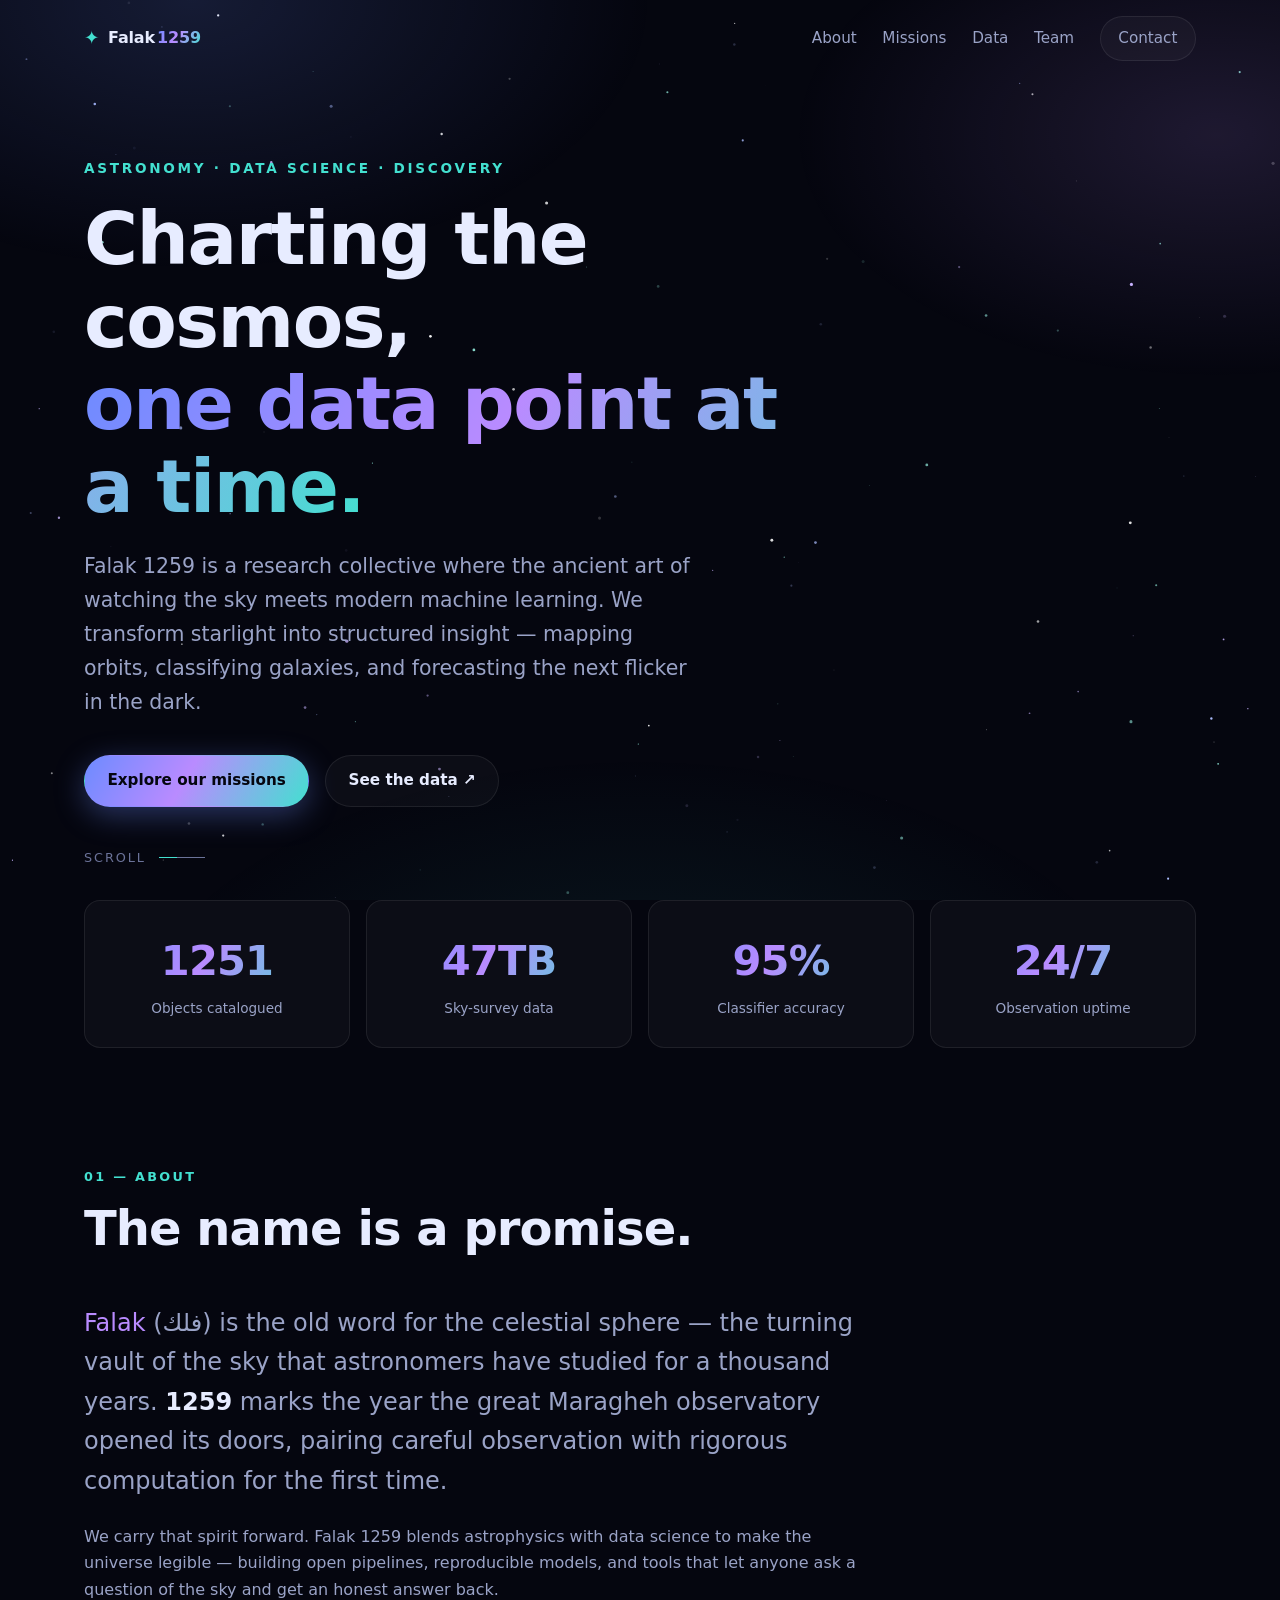
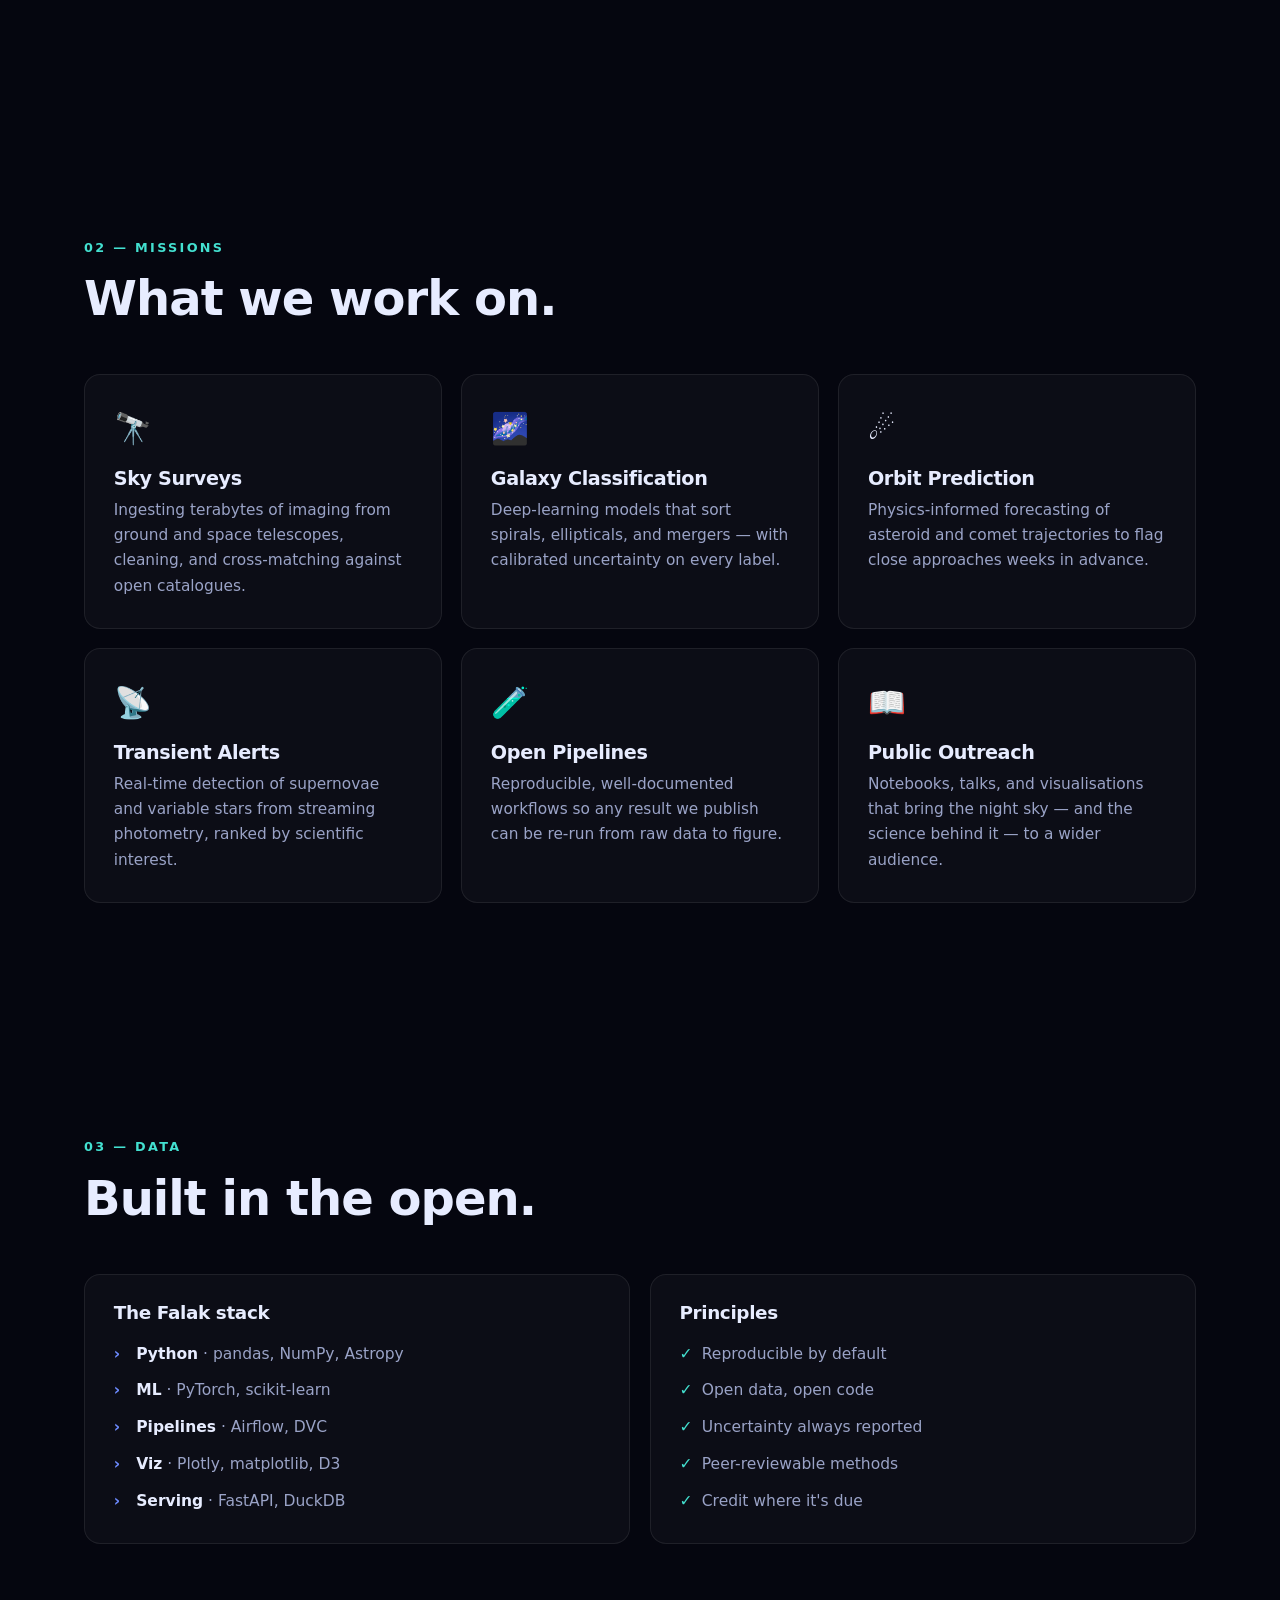
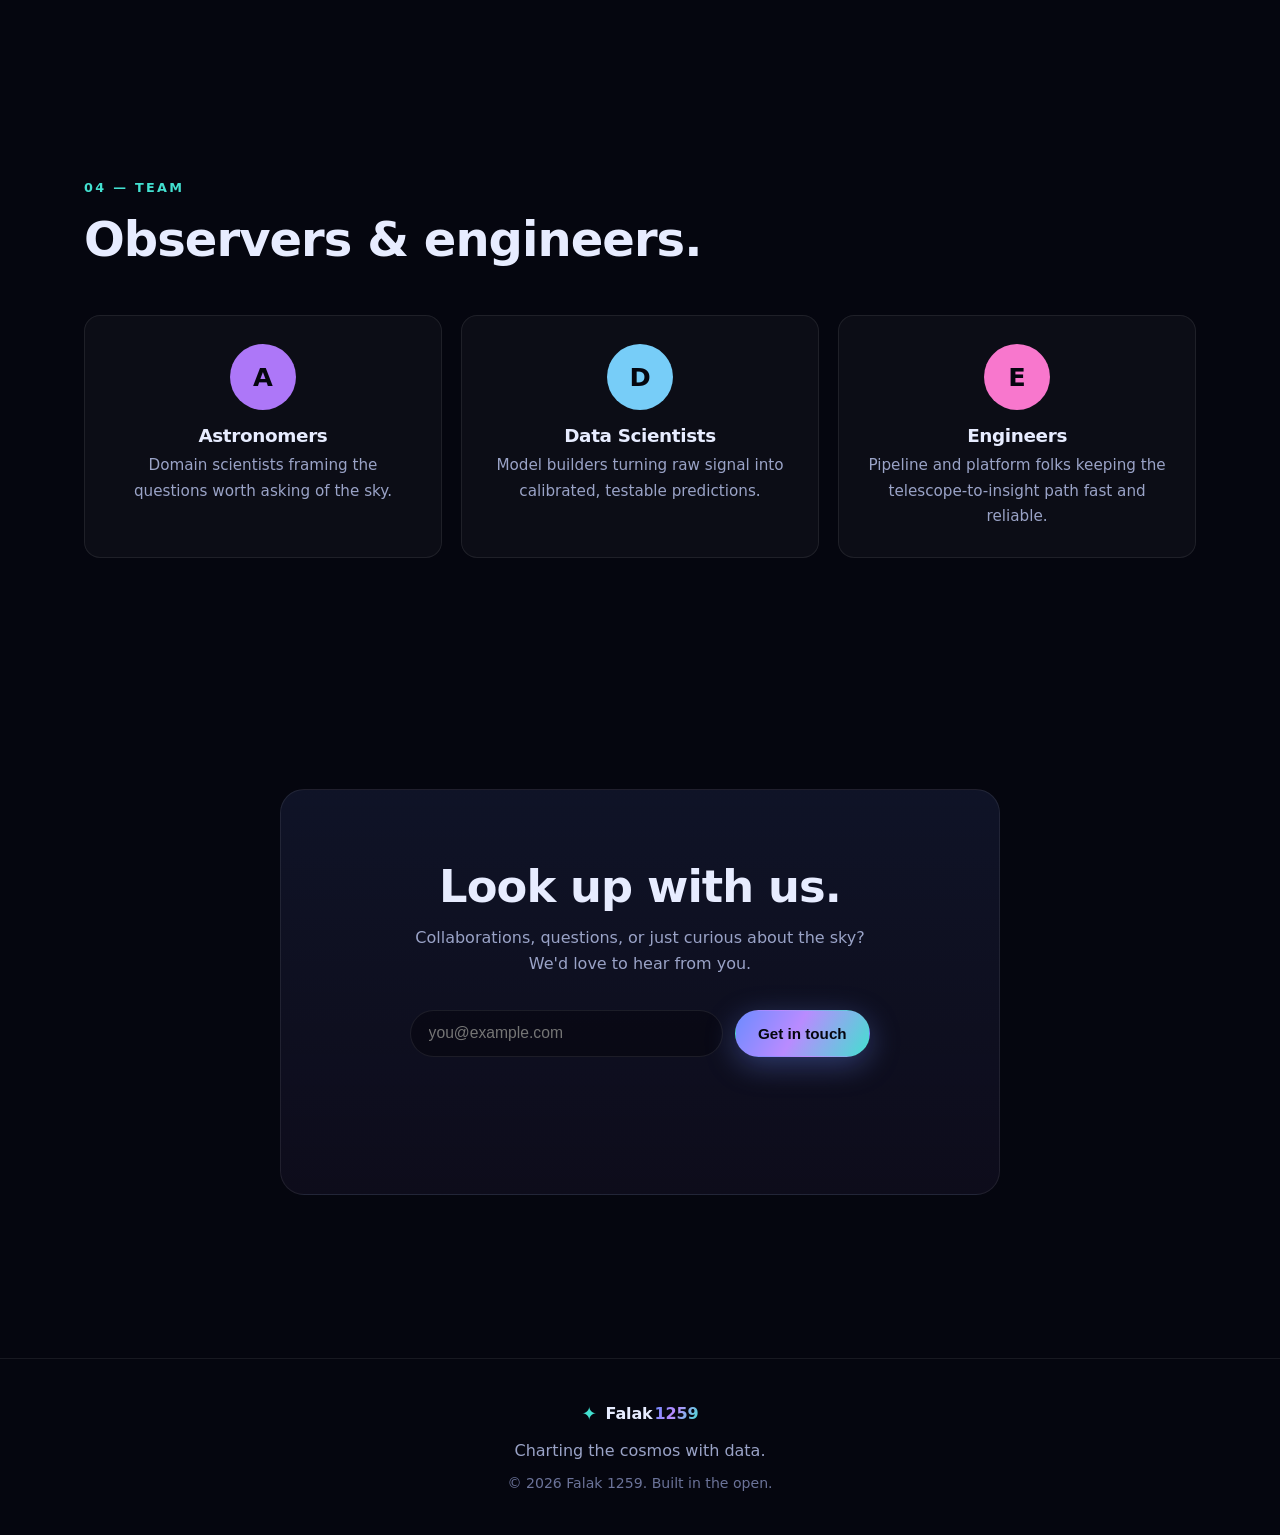
==== index.html @ 2ef70e31 "Add Falak 1259 website Build a responsive, dependency-free static landing site for Falak 1259, an as" ====
<!DOCTYPE html>
<html lang="en">
<head>
  <meta charset="UTF-8" />
  <meta name="viewport" content="width=device-width, initial-scale=1.0" />
  <meta name="description" content="Falak 1259 — charting the cosmos with data. An astronomy & data science initiative turning the night sky into insight." />
  <meta name="theme-color" content="#05060f" />
  <title>Falak 1259 — Charting the Cosmos with Data</title>
  <link rel="preconnect" href="https://fonts.googleapis.com" />
  <link rel="stylesheet" href="assets/css/styles.css" />
  <link rel="icon" href="data:image/svg+xml,%3Csvg xmlns='http://www.w3.org/2000/svg' viewBox='0 0 100 100'%3E%3Ctext y='.9em' font-size='90'%3E%E2%9C%A6%3C/text%3E%3C/svg%3E" />
</head>
<body>
  <canvas id="starfield" aria-hidden="true"></canvas>

  <!-- Navigation -->
  <header class="nav" id="nav">
    <div class="nav__inner">
      <a href="#top" class="brand">
        <span class="brand__mark">✦</span>
        <span class="brand__text">Falak<span class="brand__num">1259</span></span>
      </a>
      <nav class="nav__links" aria-label="Primary">
        <a href="#about">About</a>
        <a href="#missions">Missions</a>
        <a href="#data">Data</a>
        <a href="#team">Team</a>
        <a href="#contact" class="btn btn--ghost">Contact</a>
      </nav>
      <button class="nav__toggle" id="navToggle" aria-label="Toggle menu" aria-expanded="false">
        <span></span><span></span><span></span>
      </button>
    </div>
  </header>

  <main id="top">
    <!-- Hero -->
    <section class="hero">
      <div class="hero__content">
        <p class="eyebrow reveal">Astronomy · Data Science · Discovery</p>
        <h1 class="hero__title reveal">Charting the cosmos,<br /><span class="grad">one data point at a time.</span></h1>
        <p class="hero__lead reveal">Falak 1259 is a research collective where the ancient art of watching the sky
          meets modern machine learning. We transform starlight into structured insight — mapping orbits,
          classifying galaxies, and forecasting the next flicker in the dark.</p>
        <div class="hero__cta reveal">
          <a href="#missions" class="btn btn--primary">Explore our missions</a>
          <a href="#data" class="btn btn--ghost">See the data ↗</a>
        </div>
      </div>
      <div class="hero__scroll" aria-hidden="true">
        <span>Scroll</span>
        <div class="hero__line"></div>
      </div>
    </section>

    <!-- Stats -->
    <section class="stats" aria-label="Key metrics">
      <div class="stat">
        <span class="stat__num" data-count="1259" data-suffix="">0</span>
        <span class="stat__label">Objects catalogued</span>
      </div>
      <div class="stat">
        <span class="stat__num" data-count="47" data-suffix="TB">0</span>
        <span class="stat__label">Sky-survey data</span>
      </div>
      <div class="stat">
        <span class="stat__num" data-count="96" data-suffix="%">0</span>
        <span class="stat__label">Classifier accuracy</span>
      </div>
      <div class="stat">
        <span class="stat__num" data-count="24" data-suffix="/7">0</span>
        <span class="stat__label">Observation uptime</span>
      </div>
    </section>

    <!-- About -->
    <section id="about" class="section">
      <div class="section__head reveal">
        <span class="kicker">01 — About</span>
        <h2>The name is a promise.</h2>
      </div>
      <div class="about">
        <p class="about__lead reveal">
          <em>Falak</em> (فلك) is the old word for the celestial sphere — the turning vault of the sky
          that astronomers have studied for a thousand years. <strong>1259</strong> marks the year the
          great Maragheh observatory opened its doors, pairing careful observation with rigorous
          computation for the first time.
        </p>
        <p class="reveal">
          We carry that spirit forward. Falak 1259 blends astrophysics with data science to make the
          universe legible — building open pipelines, reproducible models, and tools that let anyone
          ask a question of the sky and get an honest answer back.
        </p>
      </div>
    </section>

    <!-- Missions / Features -->
    <section id="missions" class="section">
      <div class="section__head reveal">
        <span class="kicker">02 — Missions</span>
        <h2>What we work on.</h2>
      </div>
      <div class="cards">
        <article class="card reveal">
          <div class="card__icon">🔭</div>
          <h3>Sky Surveys</h3>
          <p>Ingesting terabytes of imaging from ground and space telescopes, cleaning, and cross-matching
            against open catalogues.</p>
        </article>
        <article class="card reveal">
          <div class="card__icon">🌌</div>
          <h3>Galaxy Classification</h3>
          <p>Deep-learning models that sort spirals, ellipticals, and mergers — with calibrated
            uncertainty on every label.</p>
        </article>
        <article class="card reveal">
          <div class="card__icon">☄️</div>
          <h3>Orbit Prediction</h3>
          <p>Physics-informed forecasting of asteroid and comet trajectories to flag close approaches
            weeks in advance.</p>
        </article>
        <article class="card reveal">
          <div class="card__icon">📡</div>
          <h3>Transient Alerts</h3>
          <p>Real-time detection of supernovae and variable stars from streaming photometry, ranked by
            scientific interest.</p>
        </article>
        <article class="card reveal">
          <div class="card__icon">🧪</div>
          <h3>Open Pipelines</h3>
          <p>Reproducible, well-documented workflows so any result we publish can be re-run from raw
            data to figure.</p>
        </article>
        <article class="card reveal">
          <div class="card__icon">📖</div>
          <h3>Public Outreach</h3>
          <p>Notebooks, talks, and visualisations that bring the night sky — and the science behind it —
            to a wider audience.</p>
        </article>
      </div>
    </section>

    <!-- Data -->
    <section id="data" class="section">
      <div class="section__head reveal">
        <span class="kicker">03 — Data</span>
        <h2>Built in the open.</h2>
      </div>
      <div class="data">
        <div class="data__panel reveal">
          <h3>The Falak stack</h3>
          <ul class="data__list">
            <li><span>Python</span> · pandas, NumPy, Astropy</li>
            <li><span>ML</span> · PyTorch, scikit-learn</li>
            <li><span>Pipelines</span> · Airflow, DVC</li>
            <li><span>Viz</span> · Plotly, matplotlib, D3</li>
            <li><span>Serving</span> · FastAPI, DuckDB</li>
          </ul>
        </div>
        <div class="data__panel reveal">
          <h3>Principles</h3>
          <ul class="data__list data__list--check">
            <li>Reproducible by default</li>
            <li>Open data, open code</li>
            <li>Uncertainty always reported</li>
            <li>Peer-reviewable methods</li>
            <li>Credit where it's due</li>
          </ul>
        </div>
      </div>
    </section>

    <!-- Team -->
    <section id="team" class="section">
      <div class="section__head reveal">
        <span class="kicker">04 — Team</span>
        <h2>Observers &amp; engineers.</h2>
      </div>
      <div class="cards cards--team">
        <article class="member reveal">
          <div class="member__avatar" style="--h:265">A</div>
          <h3>Astronomers</h3>
          <p>Domain scientists framing the questions worth asking of the sky.</p>
        </article>
        <article class="member reveal">
          <div class="member__avatar" style="--h:200">D</div>
          <h3>Data Scientists</h3>
          <p>Model builders turning raw signal into calibrated, testable predictions.</p>
        </article>
        <article class="member reveal">
          <div class="member__avatar" style="--h:320">E</div>
          <h3>Engineers</h3>
          <p>Pipeline and platform folks keeping the telescope-to-insight path fast and reliable.</p>
        </article>
      </div>
    </section>

    <!-- Contact / CTA -->
    <section id="contact" class="section cta">
      <div class="cta__box reveal">
        <h2>Look up with us.</h2>
        <p>Collaborations, questions, or just curious about the sky? We'd love to hear from you.</p>
        <form class="cta__form" id="contactForm" novalidate>
          <label class="sr-only" for="email">Email address</label>
          <input type="email" id="email" name="email" placeholder="you@example.com" required />
          <button type="submit" class="btn btn--primary">Get in touch</button>
        </form>
        <p class="cta__note" id="formNote" role="status"></p>
      </div>
    </section>
  </main>

  <footer class="footer">
    <div class="footer__inner">
      <span class="brand">
        <span class="brand__mark">✦</span>
        <span class="brand__text">Falak<span class="brand__num">1259</span></span>
      </span>
      <p class="footer__tag">Charting the cosmos with data.</p>
      <p class="footer__copy">© <span id="year"></span> Falak 1259. Built in the open.</p>
    </div>
  </footer>

  <script src="assets/js/main.js" defer></script>
</body>
</html>
---- assets/css/styles.css ----
/* ============================================================
   Falak 1259 — styles
   ============================================================ */

:root {
  --bg: #05060f;
  --bg-soft: #0b0e1f;
  --panel: rgba(255, 255, 255, 0.03);
  --panel-brd: rgba(255, 255, 255, 0.08);
  --ink: #e7ecff;
  --ink-dim: #9aa3c7;
  --ink-faint: #6b7399;
  --accent: #6d8bff;
  --accent-2: #b98bff;
  --accent-3: #43e0d0;
  --grad: linear-gradient(120deg, #6d8bff 0%, #b98bff 45%, #43e0d0 100%);
  --max: 1160px;
  --radius: 16px;
  --ease: cubic-bezier(0.22, 1, 0.36, 1);
}

* { box-sizing: border-box; margin: 0; padding: 0; }

html { scroll-behavior: smooth; scroll-padding-top: 84px; }

body {
  font-family: "Inter", system-ui, -apple-system, "Segoe UI", Roboto, sans-serif;
  background: var(--bg);
  color: var(--ink);
  line-height: 1.65;
  overflow-x: hidden;
  -webkit-font-smoothing: antialiased;
}

@media (prefers-reduced-motion: reduce) {
  html { scroll-behavior: auto; }
  *, *::before, *::after { animation-duration: 0.001ms !important; transition-duration: 0.001ms !important; }
}

/* Background canvas */
#starfield {
  position: fixed;
  inset: 0;
  z-index: -2;
  display: block;
}
body::after {
  content: "";
  position: fixed;
  inset: 0;
  z-index: -1;
  pointer-events: none;
  background:
    radial-gradient(60% 50% at 15% 0%, rgba(109, 139, 255, 0.16), transparent 60%),
    radial-gradient(55% 45% at 95% 15%, rgba(185, 139, 255, 0.14), transparent 60%),
    radial-gradient(70% 60% at 50% 120%, rgba(67, 224, 208, 0.10), transparent 60%);
}

/* Layout helpers */
.section {
  max-width: var(--max);
  margin: 0 auto;
  padding: clamp(4rem, 9vw, 8rem) 1.5rem;
}
.section__head { margin-bottom: 3rem; max-width: 720px; }
.kicker {
  display: inline-block;
  font-size: 0.8rem;
  letter-spacing: 0.18em;
  text-transform: uppercase;
  color: var(--accent-3);
  margin-bottom: 0.9rem;
  font-weight: 600;
}
h1, h2, h3 { line-height: 1.12; font-weight: 700; letter-spacing: -0.02em; }
.section__head h2 { font-size: clamp(1.9rem, 4.5vw, 3rem); }
.grad {
  background: var(--grad);
  -webkit-background-clip: text;
  background-clip: text;
  color: transparent;
}
.sr-only {
  position: absolute; width: 1px; height: 1px; padding: 0; margin: -1px;
  overflow: hidden; clip: rect(0 0 0 0); white-space: nowrap; border: 0;
}

/* Buttons */
.btn {
  display: inline-flex;
  align-items: center;
  gap: 0.5rem;
  padding: 0.8rem 1.4rem;
  border-radius: 999px;
  font-weight: 600;
  font-size: 0.95rem;
  text-decoration: none;
  border: 1px solid transparent;
  cursor: pointer;
  transition: transform 0.25s var(--ease), box-shadow 0.25s var(--ease), background 0.25s;
}
.btn--primary {
  background: var(--grad);
  color: #05060f;
  box-shadow: 0 8px 30px rgba(109, 139, 255, 0.35);
}
.btn--primary:hover { transform: translateY(-2px); box-shadow: 0 12px 40px rgba(185, 139, 255, 0.45); }
.btn--ghost {
  background: var(--panel);
  color: var(--ink);
  border-color: var(--panel-brd);
}
.btn--ghost:hover { transform: translateY(-2px); border-color: var(--accent); color: #fff; }

/* Navigation */
.nav {
  position: fixed;
  top: 0; left: 0; right: 0;
  z-index: 50;
  transition: background 0.3s, backdrop-filter 0.3s, border-color 0.3s;
  border-bottom: 1px solid transparent;
}
.nav.is-scrolled {
  background: rgba(5, 6, 15, 0.72);
  backdrop-filter: blur(14px);
  border-bottom-color: var(--panel-brd);
}
.nav__inner {
  max-width: var(--max);
  margin: 0 auto;
  padding: 1rem 1.5rem;
  display: flex;
  align-items: center;
  justify-content: space-between;
}
.brand {
  display: inline-flex;
  align-items: center;
  gap: 0.55rem;
  text-decoration: none;
  color: var(--ink);
  font-weight: 700;
  letter-spacing: -0.01em;
}
.brand__mark { color: var(--accent-3); font-size: 1.15rem; }
.brand__num {
  background: var(--grad);
  -webkit-background-clip: text;
  background-clip: text;
  color: transparent;
  margin-left: 2px;
}
.nav__links { display: flex; align-items: center; gap: 1.6rem; }
.nav__links a {
  color: var(--ink-dim);
  text-decoration: none;
  font-size: 0.95rem;
  font-weight: 500;
  transition: color 0.2s;
}
.nav__links a:hover { color: var(--ink); }
.nav__links .btn--ghost { padding: 0.55rem 1.1rem; }
.nav__toggle {
  display: none;
  flex-direction: column;
  gap: 5px;
  background: none;
  border: 0;
  cursor: pointer;
  padding: 6px;
}
.nav__toggle span {
  width: 24px; height: 2px; background: var(--ink); border-radius: 2px;
  transition: transform 0.3s, opacity 0.3s;
}
.nav.is-open .nav__toggle span:nth-child(1) { transform: translateY(7px) rotate(45deg); }
.nav.is-open .nav__toggle span:nth-child(2) { opacity: 0; }
.nav.is-open .nav__toggle span:nth-child(3) { transform: translateY(-7px) rotate(-45deg); }

/* Hero */
.hero {
  min-height: 100svh;
  max-width: var(--max);
  margin: 0 auto;
  padding: 7rem 1.5rem 3rem;
  display: flex;
  flex-direction: column;
  justify-content: center;
  position: relative;
}
.hero__content { max-width: 760px; }
.eyebrow {
  font-size: 0.85rem;
  letter-spacing: 0.2em;
  text-transform: uppercase;
  color: var(--accent-3);
  font-weight: 600;
  margin-bottom: 1.2rem;
}
.hero__title {
  font-size: clamp(2.4rem, 7vw, 4.6rem);
  margin-bottom: 1.4rem;
}
.hero__lead {
  font-size: clamp(1.05rem, 2vw, 1.28rem);
  color: var(--ink-dim);
  max-width: 620px;
  margin-bottom: 2.2rem;
}
.hero__cta { display: flex; gap: 1rem; flex-wrap: wrap; }
.hero__scroll {
  position: absolute;
  bottom: 2rem;
  left: 1.5rem;
  display: flex;
  align-items: center;
  gap: 0.8rem;
  color: var(--ink-faint);
  font-size: 0.8rem;
  letter-spacing: 0.15em;
  text-transform: uppercase;
}
.hero__line {
  width: 46px; height: 1px; background: var(--ink-faint); position: relative; overflow: hidden;
}
.hero__line::after {
  content: ""; position: absolute; inset: 0; width: 40%; background: var(--accent-3);
  animation: slide 2.2s var(--ease) infinite;
}
@keyframes slide { from { transform: translateX(-100%); } to { transform: translateX(250%); } }

/* Stats */
.stats {
  max-width: var(--max);
  margin: 0 auto;
  padding: 0 1.5rem;
  display: grid;
  grid-template-columns: repeat(4, 1fr);
  gap: 1rem;
}
.stat {
  background: var(--panel);
  border: 1px solid var(--panel-brd);
  border-radius: var(--radius);
  padding: 1.6rem 1.4rem;
  text-align: center;
}
.stat__num {
  display: block;
  font-size: clamp(1.8rem, 4vw, 2.6rem);
  font-weight: 700;
  letter-spacing: -0.02em;
  background: var(--grad);
  -webkit-background-clip: text;
  background-clip: text;
  color: transparent;
}
.stat__label { font-size: 0.85rem; color: var(--ink-dim); }

/* About */
.about { max-width: 780px; }
.about__lead { font-size: clamp(1.15rem, 2.4vw, 1.5rem); color: var(--ink); margin-bottom: 1.4rem; }
.about p { color: var(--ink-dim); }
.about strong { color: var(--ink); }
.about em { color: var(--accent-2); font-style: normal; }

/* Cards */
.cards {
  display: grid;
  grid-template-columns: repeat(auto-fit, minmax(280px, 1fr));
  gap: 1.2rem;
}
.card {
  background: var(--panel);
  border: 1px solid var(--panel-brd);
  border-radius: var(--radius);
  padding: 1.8rem;
  transition: transform 0.3s var(--ease), border-color 0.3s, background 0.3s;
  position: relative;
  overflow: hidden;
}
.card::before {
  content: "";
  position: absolute;
  inset: 0;
  background: radial-gradient(120% 90% at 0% 0%, rgba(109, 139, 255, 0.12), transparent 55%);
  opacity: 0;
  transition: opacity 0.3s;
}
.card:hover { transform: translateY(-6px); border-color: rgba(109, 139, 255, 0.4); }
.card:hover::before { opacity: 1; }
.card__icon { font-size: 1.9rem; margin-bottom: 0.9rem; }
.card h3 { font-size: 1.2rem; margin-bottom: 0.5rem; }
.card p { color: var(--ink-dim); font-size: 0.96rem; }

/* Data */
.data {
  display: grid;
  grid-template-columns: 1fr 1fr;
  gap: 1.2rem;
}
.data__panel {
  background: var(--panel);
  border: 1px solid var(--panel-brd);
  border-radius: var(--radius);
  padding: 1.8rem;
}
.data__panel h3 { font-size: 1.15rem; margin-bottom: 1.1rem; }
.data__list { list-style: none; display: flex; flex-direction: column; gap: 0.7rem; }
.data__list li { color: var(--ink-dim); font-size: 0.97rem; padding-left: 1.4rem; position: relative; }
.data__list li span { color: var(--ink); font-weight: 600; }
.data__list li::before { content: "›"; position: absolute; left: 0; color: var(--accent); font-weight: 700; }
.data__list--check li::before { content: "✓"; color: var(--accent-3); }

/* Team */
.cards--team { grid-template-columns: repeat(auto-fit, minmax(240px, 1fr)); }
.member {
  background: var(--panel);
  border: 1px solid var(--panel-brd);
  border-radius: var(--radius);
  padding: 1.8rem;
  text-align: center;
  transition: transform 0.3s var(--ease), border-color 0.3s;
}
.member:hover { transform: translateY(-6px); border-color: rgba(185, 139, 255, 0.4); }
.member__avatar {
  width: 66px; height: 66px; margin: 0 auto 1rem;
  border-radius: 50%;
  display: grid; place-items: center;
  font-size: 1.6rem; font-weight: 700; color: #05060f;
  background: hsl(var(--h, 250) 90% 72%);
}
.member h3 { font-size: 1.15rem; margin-bottom: 0.4rem; }
.member p { color: var(--ink-dim); font-size: 0.95rem; }

/* CTA */
.cta { text-align: center; }
.cta__box {
  background: linear-gradient(180deg, rgba(109, 139, 255, 0.10), rgba(185, 139, 255, 0.05));
  border: 1px solid var(--panel-brd);
  border-radius: 24px;
  padding: clamp(2.5rem, 6vw, 4.5rem) 1.5rem;
  max-width: 720px;
  margin: 0 auto;
}
.cta__box h2 { font-size: clamp(1.8rem, 4.5vw, 2.8rem); margin-bottom: 0.8rem; }
.cta__box > p { color: var(--ink-dim); margin-bottom: 2rem; max-width: 460px; margin-inline: auto; }
.cta__form {
  display: flex;
  gap: 0.7rem;
  max-width: 460px;
  margin: 0 auto;
  flex-wrap: wrap;
  justify-content: center;
}
.cta__form input {
  flex: 1 1 240px;
  padding: 0.85rem 1.1rem;
  border-radius: 999px;
  border: 1px solid var(--panel-brd);
  background: rgba(0, 0, 0, 0.3);
  color: var(--ink);
  font-size: 0.98rem;
}
.cta__form input:focus { outline: none; border-color: var(--accent); }
.cta__note { margin-top: 1rem; font-size: 0.9rem; color: var(--accent-3); min-height: 1.2em; }

/* Footer */
.footer {
  border-top: 1px solid var(--panel-brd);
  margin-top: 3rem;
}
.footer__inner {
  max-width: var(--max);
  margin: 0 auto;
  padding: 2.5rem 1.5rem;
  display: flex;
  flex-direction: column;
  align-items: center;
  gap: 0.5rem;
  text-align: center;
}
.footer__tag { color: var(--ink-dim); }
.footer__copy { color: var(--ink-faint); font-size: 0.88rem; }

/* Reveal animation */
.reveal {
  opacity: 0;
  transform: translateY(24px);
  transition: opacity 0.7s var(--ease), transform 0.7s var(--ease);
}
.reveal.is-visible { opacity: 1; transform: none; }

/* Responsive */
@media (max-width: 860px) {
  .stats { grid-template-columns: repeat(2, 1fr); }
  .data { grid-template-columns: 1fr; }
}
@media (max-width: 720px) {
  .nav__links {
    position: fixed;
    inset: 64px 0 auto 0;
    flex-direction: column;
    background: rgba(5, 6, 15, 0.96);
    backdrop-filter: blur(14px);
    padding: 1.5rem;
    gap: 1.2rem;
    border-bottom: 1px solid var(--panel-brd);
    transform: translateY(-120%);
    transition: transform 0.35s var(--ease);
  }
  .nav.is-open .nav__links { transform: translateY(0); }
  .nav__toggle { display: flex; }
}
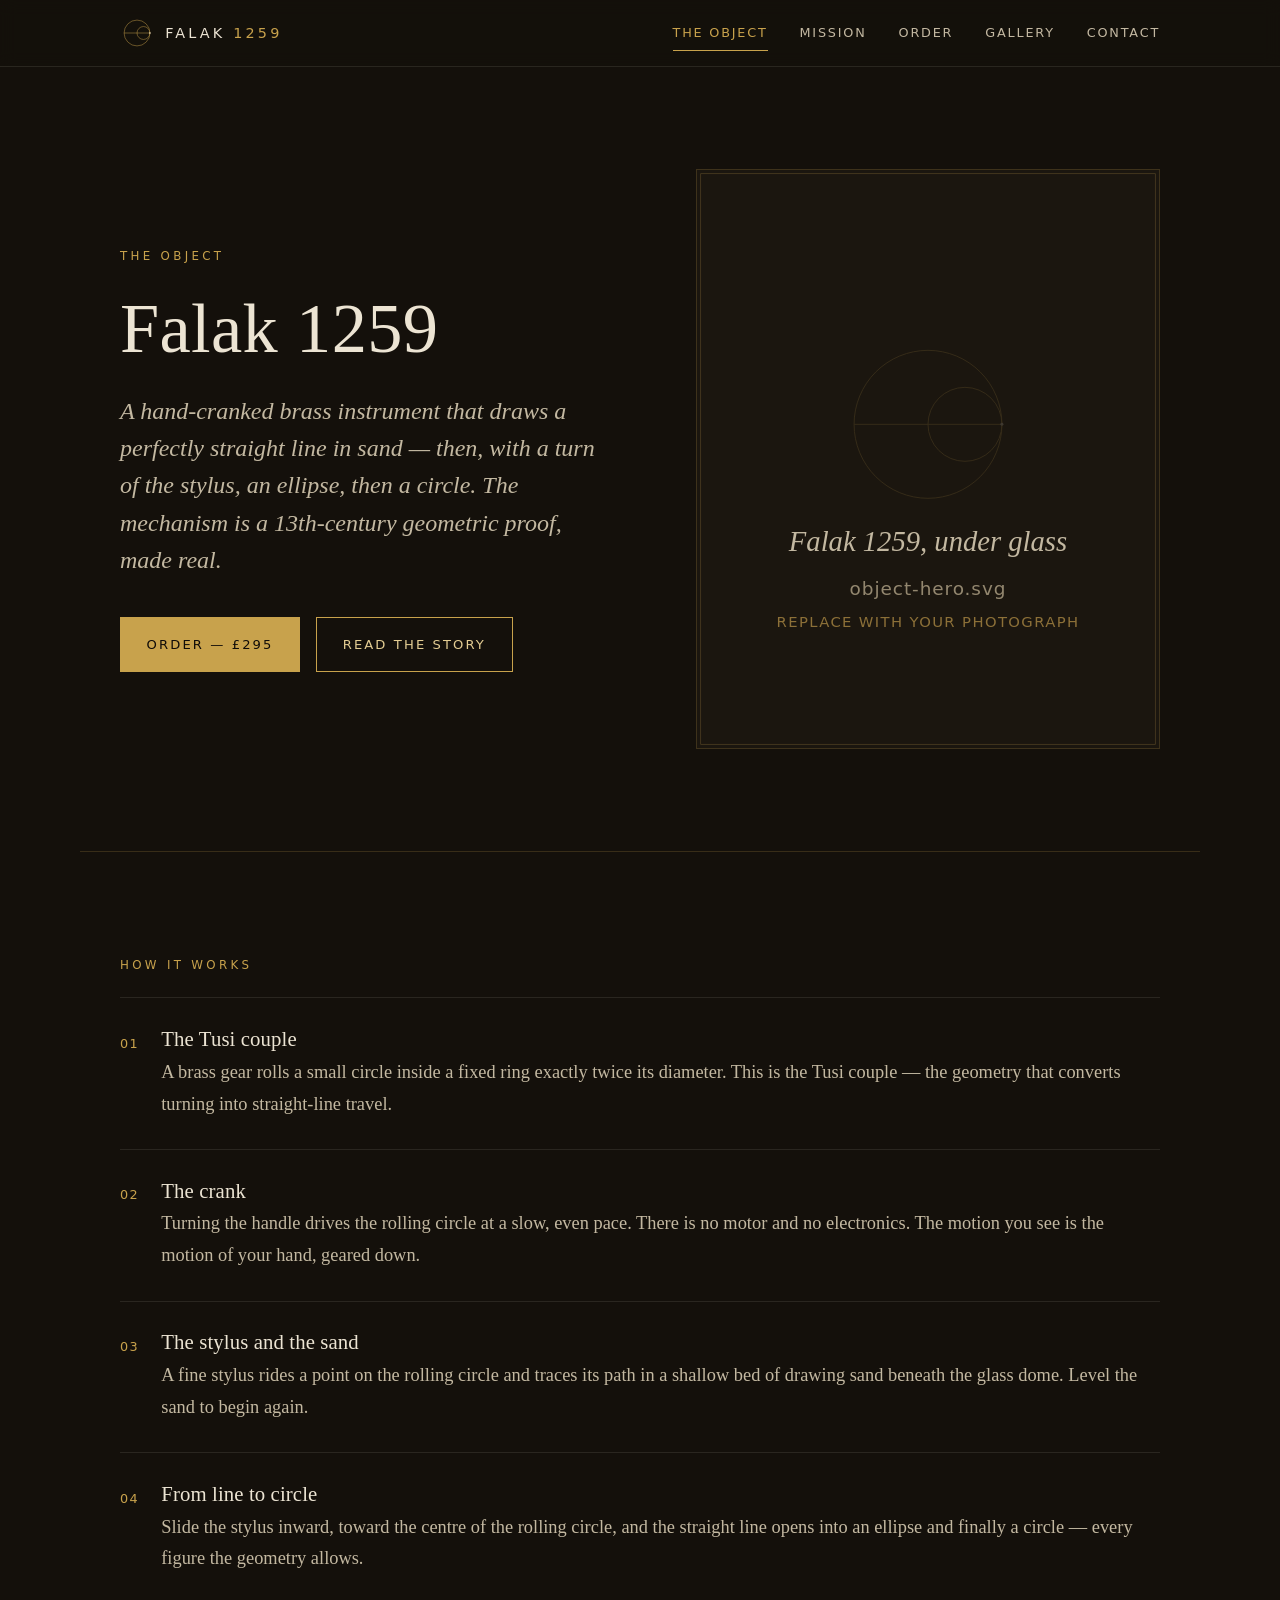
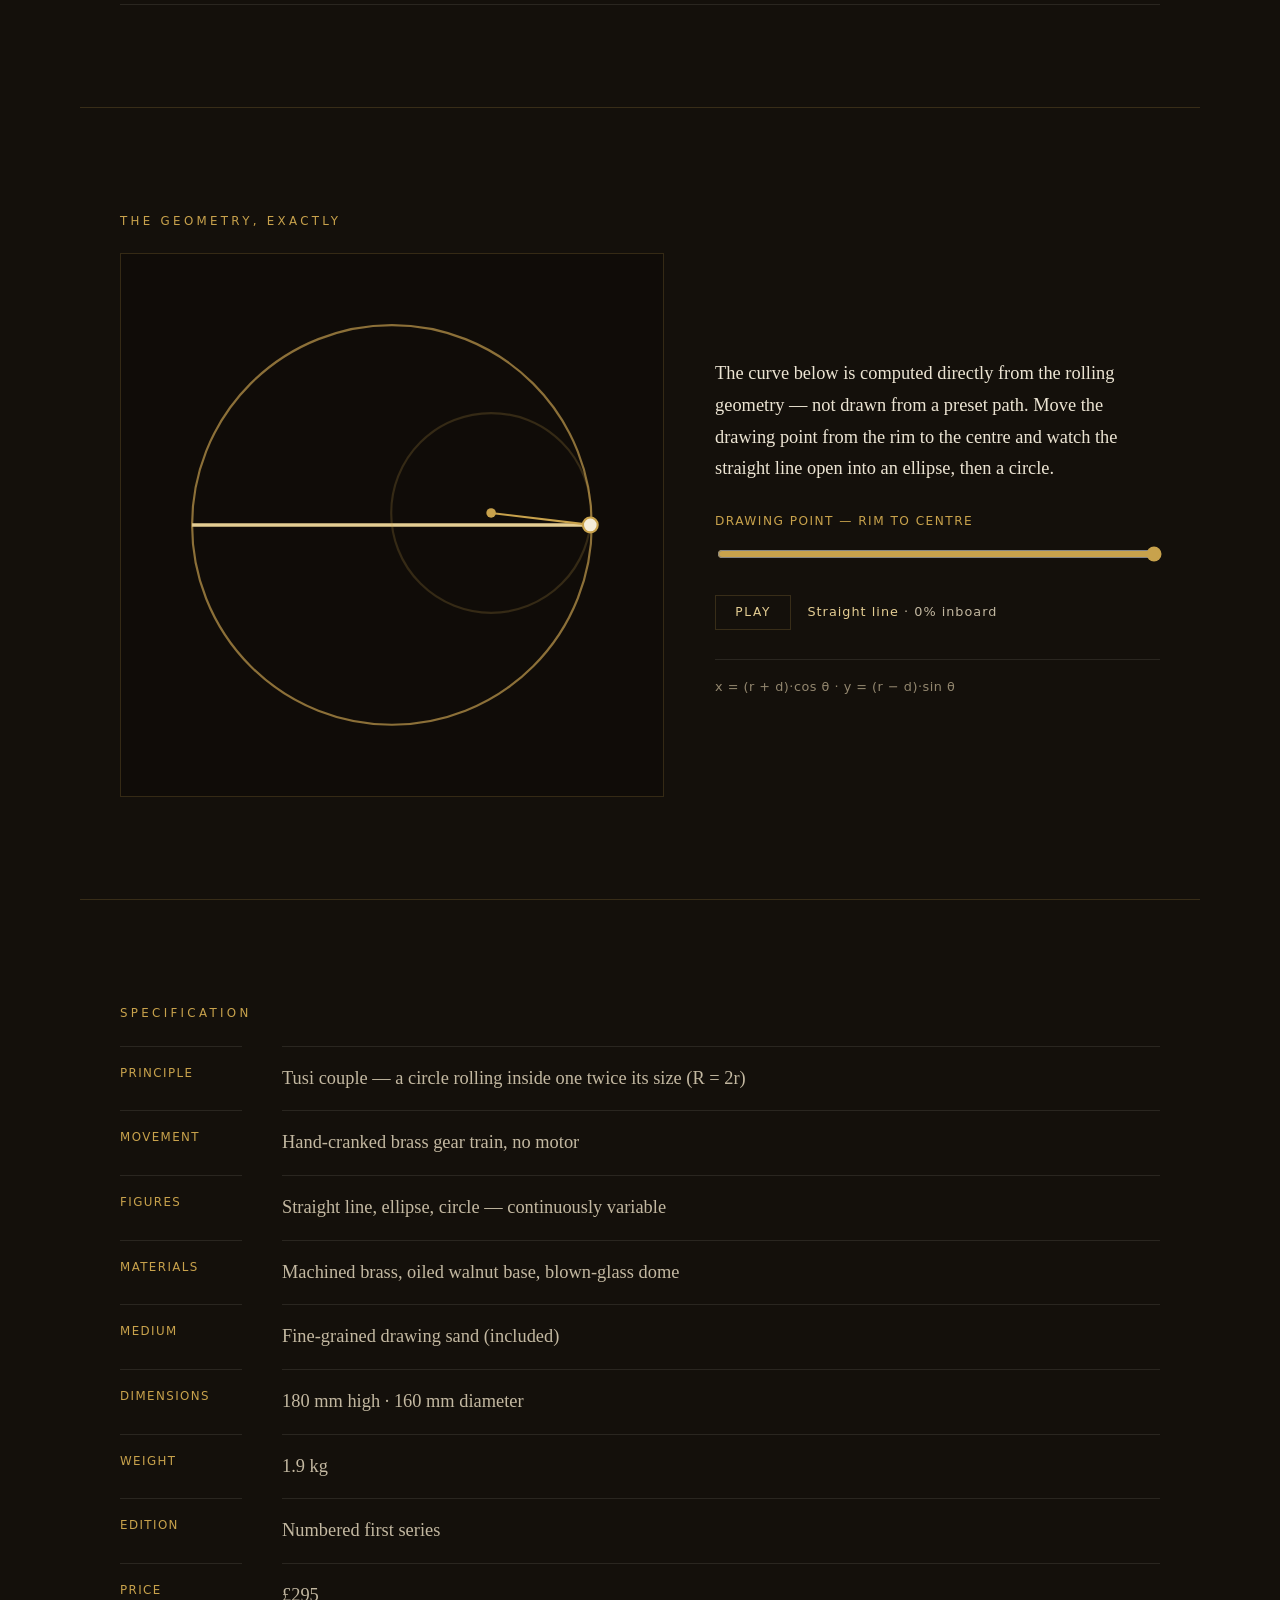
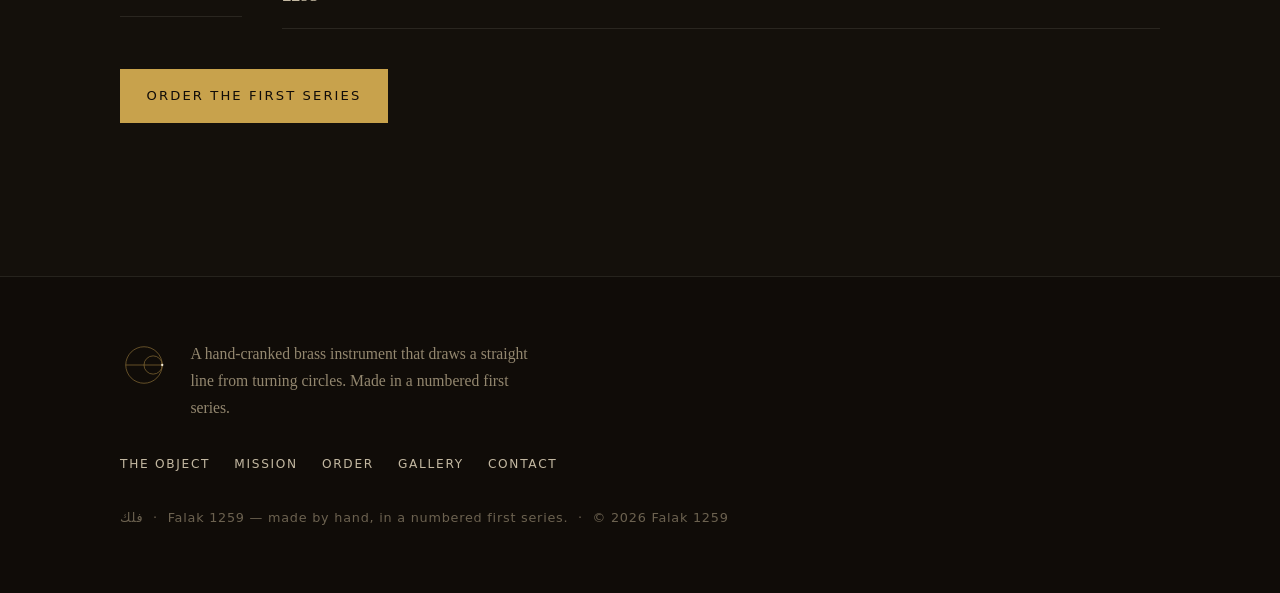
==== commit 80598693: "Build Falak 1259 marketing site Replace the earlier single-page site with a five-page marketing webs" ====
--- a/index.html
+++ b/index.html
@@ -3,224 +3,95 @@
 <head>
   <meta charset="UTF-8" />
   <meta name="viewport" content="width=device-width, initial-scale=1.0" />
-  <meta name="description" content="Falak 1259 — charting the cosmos with data. An astronomy & data science initiative turning the night sky into insight." />
-  <meta name="theme-color" content="#05060f" />
-  <title>Falak 1259 — Charting the Cosmos with Data</title>
-  <link rel="preconnect" href="https://fonts.googleapis.com" />
+  <meta name="description" content="Falak 1259 — a hand-cranked brass instrument that draws a perfectly straight line in sand using the Tusi couple, a 13th-century geometric proof." />
+  <meta name="theme-color" content="#14100b" />
+  <title>The Object · Falak 1259</title>
   <link rel="stylesheet" href="assets/css/styles.css" />
-  <link rel="icon" href="data:image/svg+xml,%3Csvg xmlns='http://www.w3.org/2000/svg' viewBox='0 0 100 100'%3E%3Ctext y='.9em' font-size='90'%3E%E2%9C%A6%3C/text%3E%3C/svg%3E" />
+  <link rel="icon" href="data:image/svg+xml,%3Csvg xmlns='http://www.w3.org/2000/svg' viewBox='0 0 100 100'%3E%3Cg fill='none' stroke='%23c8a24c' stroke-width='5'%3E%3Ccircle cx='50' cy='50' r='38'/%3E%3Ccircle cx='69' cy='50' r='19'/%3E%3Cline x1='12' y1='50' x2='88' y2='50'/%3E%3C/g%3E%3C/svg%3E" />
 </head>
 <body>
-  <canvas id="starfield" aria-hidden="true"></canvas>
+  <a class="skip-link" href="#main">Skip to content</a>
+  <header class="site-header" data-site-header></header>
 
-  <!-- Navigation -->
-  <header class="nav" id="nav">
-    <div class="nav__inner">
-      <a href="#top" class="brand">
-        <span class="brand__mark">✦</span>
-        <span class="brand__text">Falak<span class="brand__num">1259</span></span>
-      </a>
-      <nav class="nav__links" aria-label="Primary">
-        <a href="#about">About</a>
-        <a href="#missions">Missions</a>
-        <a href="#data">Data</a>
-        <a href="#team">Team</a>
-        <a href="#contact" class="btn btn--ghost">Contact</a>
-      </nav>
-      <button class="nav__toggle" id="navToggle" aria-label="Toggle menu" aria-expanded="false">
-        <span></span><span></span><span></span>
-      </button>
-    </div>
-  </header>
+  <main id="main">
 
-  <main id="top">
     <!-- Hero -->
-    <section class="hero">
-      <div class="hero__content">
-        <p class="eyebrow reveal">Astronomy · Data Science · Discovery</p>
-        <h1 class="hero__title reveal">Charting the cosmos,<br /><span class="grad">one data point at a time.</span></h1>
-        <p class="hero__lead reveal">Falak 1259 is a research collective where the ancient art of watching the sky
-          meets modern machine learning. We transform starlight into structured insight — mapping orbits,
-          classifying galaxies, and forecasting the next flicker in the dark.</p>
-        <div class="hero__cta reveal">
-          <a href="#missions" class="btn btn--primary">Explore our missions</a>
-          <a href="#data" class="btn btn--ghost">See the data ↗</a>
+    <section class="section hero">
+      <div class="wrap object-hero">
+        <div class="object-hero__text">
+          <p class="eyebrow" data-content="object.eyebrow">The Object</p>
+          <h1 data-content="object.title">Falak 1259</h1>
+          <p class="lede" data-content="object.lede"></p>
+          <div class="hero__cta">
+            <a class="btn btn--solid" href="order.html" data-content="object.ctaOrder">Order — £295</a>
+            <a class="btn" href="mission.html" data-content="object.ctaMission">Read the story</a>
+          </div>
         </div>
-      </div>
-      <div class="hero__scroll" aria-hidden="true">
-        <span>Scroll</span>
-        <div class="hero__line"></div>
+        <div class="object-hero__media">
+          <img id="heroImg" src="assets/img/object-hero.svg"
+               alt="Falak 1259 — a brass drawing instrument beneath a glass dome on a walnut base." />
+        </div>
       </div>
     </section>
 
-    <!-- Stats -->
-    <section class="stats" aria-label="Key metrics">
-      <div class="stat">
-        <span class="stat__num" data-count="1259" data-suffix="">0</span>
-        <span class="stat__label">Objects catalogued</span>
-      </div>
-      <div class="stat">
-        <span class="stat__num" data-count="47" data-suffix="TB">0</span>
-        <span class="stat__label">Sky-survey data</span>
-      </div>
-      <div class="stat">
-        <span class="stat__num" data-count="96" data-suffix="%">0</span>
-        <span class="stat__label">Classifier accuracy</span>
-      </div>
-      <div class="stat">
-        <span class="stat__num" data-count="24" data-suffix="/7">0</span>
-        <span class="stat__label">Observation uptime</span>
+    <hr class="rule wrap" />
+
+    <!-- How it works -->
+    <section class="section">
+      <div class="wrap">
+        <p class="eyebrow" data-content="object.howHeading">How it works</p>
+        <ol class="steps" data-build="how-it-works"></ol>
       </div>
     </section>
 
-    <!-- About -->
-    <section id="about" class="section">
-      <div class="section__head reveal">
-        <span class="kicker">01 — About</span>
-        <h2>The name is a promise.</h2>
+    <hr class="rule wrap" />
+
+    <!-- The animation -->
+    <section class="section" id="tusi">
+      <div class="wrap">
+        <p class="eyebrow" data-content="object.animation.heading">The geometry, exactly</p>
+        <div class="tusi">
+          <div class="tusi__stage" data-tusi-stage aria-hidden="false"></div>
+          <div class="tusi__panel">
+            <p data-content="object.animation.caption"></p>
+            <div class="tusi__controls">
+              <div>
+                <label class="tusi__slider-label" for="tusiSlider" data-content="object.animation.sliderLabel">Drawing point — rim to centre</label>
+                <input class="tusi-range" id="tusiSlider" type="range" min="0" max="1000" value="1000"
+                       data-tusi-slider aria-describedby="tusiReadout" />
+              </div>
+              <div class="tusi__row">
+                <button class="tusi__play" type="button" data-tusi-play aria-pressed="true">Pause</button>
+                <p class="tusi__readout" id="tusiReadout">
+                  <b data-tusi-figure>Straight line</b> · <span data-tusi-value>0% inboard</span>
+                </p>
+              </div>
+              <p class="tusi__equation" data-content="object.animation.equation"></p>
+            </div>
+          </div>
+        </div>
       </div>
-      <div class="about">
-        <p class="about__lead reveal">
-          <em>Falak</em> (فلك) is the old word for the celestial sphere — the turning vault of the sky
-          that astronomers have studied for a thousand years. <strong>1259</strong> marks the year the
-          great Maragheh observatory opened its doors, pairing careful observation with rigorous
-          computation for the first time.
-        </p>
-        <p class="reveal">
-          We carry that spirit forward. Falak 1259 blends astrophysics with data science to make the
-          universe legible — building open pipelines, reproducible models, and tools that let anyone
-          ask a question of the sky and get an honest answer back.
+    </section>
+
+    <hr class="rule wrap" />
+
+    <!-- Specification -->
+    <section class="section">
+      <div class="wrap">
+        <p class="eyebrow" data-content="object.specHeading">Specification</p>
+        <dl class="spec" data-build="spec"></dl>
+        <p style="margin-top:2.5rem;">
+          <a class="btn btn--solid" href="order.html">Order the first series</a>
         </p>
       </div>
     </section>
 
-    <!-- Missions / Features -->
-    <section id="missions" class="section">
-      <div class="section__head reveal">
-        <span class="kicker">02 — Missions</span>
-        <h2>What we work on.</h2>
-      </div>
-      <div class="cards">
-        <article class="card reveal">
-          <div class="card__icon">🔭</div>
-          <h3>Sky Surveys</h3>
-          <p>Ingesting terabytes of imaging from ground and space telescopes, cleaning, and cross-matching
-            against open catalogues.</p>
-        </article>
-        <article class="card reveal">
-          <div class="card__icon">🌌</div>
-          <h3>Galaxy Classification</h3>
-          <p>Deep-learning models that sort spirals, ellipticals, and mergers — with calibrated
-            uncertainty on every label.</p>
-        </article>
-        <article class="card reveal">
-          <div class="card__icon">☄️</div>
-          <h3>Orbit Prediction</h3>
-          <p>Physics-informed forecasting of asteroid and comet trajectories to flag close approaches
-            weeks in advance.</p>
-        </article>
-        <article class="card reveal">
-          <div class="card__icon">📡</div>
-          <h3>Transient Alerts</h3>
-          <p>Real-time detection of supernovae and variable stars from streaming photometry, ranked by
-            scientific interest.</p>
-        </article>
-        <article class="card reveal">
-          <div class="card__icon">🧪</div>
-          <h3>Open Pipelines</h3>
-          <p>Reproducible, well-documented workflows so any result we publish can be re-run from raw
-            data to figure.</p>
-        </article>
-        <article class="card reveal">
-          <div class="card__icon">📖</div>
-          <h3>Public Outreach</h3>
-          <p>Notebooks, talks, and visualisations that bring the night sky — and the science behind it —
-            to a wider audience.</p>
-        </article>
-      </div>
-    </section>
-
-    <!-- Data -->
-    <section id="data" class="section">
-      <div class="section__head reveal">
-        <span class="kicker">03 — Data</span>
-        <h2>Built in the open.</h2>
-      </div>
-      <div class="data">
-        <div class="data__panel reveal">
-          <h3>The Falak stack</h3>
-          <ul class="data__list">
-            <li><span>Python</span> · pandas, NumPy, Astropy</li>
-            <li><span>ML</span> · PyTorch, scikit-learn</li>
-            <li><span>Pipelines</span> · Airflow, DVC</li>
-            <li><span>Viz</span> · Plotly, matplotlib, D3</li>
-            <li><span>Serving</span> · FastAPI, DuckDB</li>
-          </ul>
-        </div>
-        <div class="data__panel reveal">
-          <h3>Principles</h3>
-          <ul class="data__list data__list--check">
-            <li>Reproducible by default</li>
-            <li>Open data, open code</li>
-            <li>Uncertainty always reported</li>
-            <li>Peer-reviewable methods</li>
-            <li>Credit where it's due</li>
-          </ul>
-        </div>
-      </div>
-    </section>
-
-    <!-- Team -->
-    <section id="team" class="section">
-      <div class="section__head reveal">
-        <span class="kicker">04 — Team</span>
-        <h2>Observers &amp; engineers.</h2>
-      </div>
-      <div class="cards cards--team">
-        <article class="member reveal">
-          <div class="member__avatar" style="--h:265">A</div>
-          <h3>Astronomers</h3>
-          <p>Domain scientists framing the questions worth asking of the sky.</p>
-        </article>
-        <article class="member reveal">
-          <div class="member__avatar" style="--h:200">D</div>
-          <h3>Data Scientists</h3>
-          <p>Model builders turning raw signal into calibrated, testable predictions.</p>
-        </article>
-        <article class="member reveal">
-          <div class="member__avatar" style="--h:320">E</div>
-          <h3>Engineers</h3>
-          <p>Pipeline and platform folks keeping the telescope-to-insight path fast and reliable.</p>
-        </article>
-      </div>
-    </section>
-
-    <!-- Contact / CTA -->
-    <section id="contact" class="section cta">
-      <div class="cta__box reveal">
-        <h2>Look up with us.</h2>
-        <p>Collaborations, questions, or just curious about the sky? We'd love to hear from you.</p>
-        <form class="cta__form" id="contactForm" novalidate>
-          <label class="sr-only" for="email">Email address</label>
-          <input type="email" id="email" name="email" placeholder="you@example.com" required />
-          <button type="submit" class="btn btn--primary">Get in touch</button>
-        </form>
-        <p class="cta__note" id="formNote" role="status"></p>
-      </div>
-    </section>
   </main>
 
-  <footer class="footer">
-    <div class="footer__inner">
-      <span class="brand">
-        <span class="brand__mark">✦</span>
-        <span class="brand__text">Falak<span class="brand__num">1259</span></span>
-      </span>
-      <p class="footer__tag">Charting the cosmos with data.</p>
-      <p class="footer__copy">© <span id="year"></span> Falak 1259. Built in the open.</p>
-    </div>
-  </footer>
+  <footer class="site-footer" data-site-footer></footer>
 
-  <script src="assets/js/main.js" defer></script>
+  <script src="assets/js/content.js"></script>
+  <script src="assets/js/render.js" defer></script>
+  <script src="assets/js/tusi.js" defer></script>
 </body>
 </html>
--- a/assets/css/styles.css
+++ b/assets/css/styles.css
@@ -1,414 +1,366 @@
-/* ============================================================
-   Falak 1259 — styles
-   ============================================================ */
+/* ============================================================================
+   FALAK 1259 — styles
+   Horological, quiet, dark and warm. One shared stylesheet for every page.
+   Design tokens live at the top; edit those to retune the whole site.
+   ============================================================================ */
 
 :root {
-  --bg: #05060f;
-  --bg-soft: #0b0e1f;
-  --panel: rgba(255, 255, 255, 0.03);
-  --panel-brd: rgba(255, 255, 255, 0.08);
-  --ink: #e7ecff;
-  --ink-dim: #9aa3c7;
-  --ink-faint: #6b7399;
-  --accent: #6d8bff;
-  --accent-2: #b98bff;
-  --accent-3: #43e0d0;
-  --grad: linear-gradient(120deg, #6d8bff 0%, #b98bff 45%, #43e0d0 100%);
-  --max: 1160px;
-  --radius: 16px;
+  /* Warm near-black ground */
+  --bg:        #14100b;
+  --bg-raise:  #1b160f;
+  --bg-sink:   #100c08;
+
+  /* Aged brass */
+  --brass:        #c8a24c;
+  --brass-bright: #e4cd93;
+  --brass-dim:    #8c7038;
+  --brass-line:   rgba(200, 162, 76, 0.20);
+  --brass-faint:  rgba(200, 162, 76, 0.10);
+
+  /* Ink */
+  --ink:       #ece4d3;
+  --ink-soft:  #c3b8a1;
+  --ink-mute:  #93876f;
+  --ink-faint: #6c6250;
+
+  --hair: rgba(236, 228, 211, 0.10);
+
+  --font-head: "Iowan Old Style", "Palatino Linotype", Palatino, "Book Antiqua", Georgia, "Times New Roman", serif;
+  --font-body: "Iowan Old Style", "Palatino Linotype", Palatino, Georgia, "Times New Roman", serif;
+  --font-label: ui-sans-serif, system-ui, -apple-system, "Segoe UI", Roboto, "Helvetica Neue", Arial, sans-serif;
+
+  --max: 1120px;
+  --measure: 66ch;
+  --pad: clamp(1.25rem, 4vw, 2.5rem);
   --ease: cubic-bezier(0.22, 1, 0.36, 1);
 }
 
-* { box-sizing: border-box; margin: 0; padding: 0; }
-
-html { scroll-behavior: smooth; scroll-padding-top: 84px; }
-
+/* ---- reset-ish ------------------------------------------------------- */
+*, *::before, *::after { box-sizing: border-box; }
+html { -webkit-text-size-adjust: 100%; }
 body {
-  font-family: "Inter", system-ui, -apple-system, "Segoe UI", Roboto, sans-serif;
+  margin: 0;
   background: var(--bg);
   color: var(--ink);
-  line-height: 1.65;
-  overflow-x: hidden;
+  font-family: var(--font-body);
+  font-size: clamp(1.02rem, 0.35vw + 0.98rem, 1.15rem);
+  line-height: 1.72;
   -webkit-font-smoothing: antialiased;
-}
+  text-rendering: optimizeLegibility;
+}
+img { max-width: 100%; height: auto; display: block; }
+a { color: inherit; }
 
 @media (prefers-reduced-motion: reduce) {
-  html { scroll-behavior: auto; }
-  *, *::before, *::after { animation-duration: 0.001ms !important; transition-duration: 0.001ms !important; }
-}
-
-/* Background canvas */
-#starfield {
-  position: fixed;
-  inset: 0;
-  z-index: -2;
-  display: block;
-}
-body::after {
-  content: "";
-  position: fixed;
-  inset: 0;
-  z-index: -1;
-  pointer-events: none;
-  background:
-    radial-gradient(60% 50% at 15% 0%, rgba(109, 139, 255, 0.16), transparent 60%),
-    radial-gradient(55% 45% at 95% 15%, rgba(185, 139, 255, 0.14), transparent 60%),
-    radial-gradient(70% 60% at 50% 120%, rgba(67, 224, 208, 0.10), transparent 60%);
-}
-
-/* Layout helpers */
-.section {
-  max-width: var(--max);
-  margin: 0 auto;
-  padding: clamp(4rem, 9vw, 8rem) 1.5rem;
-}
-.section__head { margin-bottom: 3rem; max-width: 720px; }
-.kicker {
-  display: inline-block;
-  font-size: 0.8rem;
-  letter-spacing: 0.18em;
+  *, *::before, *::after { animation-duration: .001ms !important; transition-duration: .001ms !important; }
+}
+
+/* ---- skip link ------------------------------------------------------- */
+.skip-link {
+  position: absolute; left: -9999px; top: 0; z-index: 100;
+  background: var(--bg-raise); color: var(--brass-bright);
+  padding: .7rem 1.1rem; border: 1px solid var(--brass-line);
+  font-family: var(--font-label); letter-spacing: .08em; font-size: .85rem;
+}
+.skip-link:focus { left: 1rem; top: 1rem; }
+
+/* ---- typography ------------------------------------------------------ */
+h1, h2, h3 { font-family: var(--font-head); font-weight: 500; line-height: 1.12; letter-spacing: .005em; }
+.eyebrow {
+  font-family: var(--font-label);
   text-transform: uppercase;
-  color: var(--accent-3);
-  margin-bottom: 0.9rem;
-  font-weight: 600;
-}
-h1, h2, h3 { line-height: 1.12; font-weight: 700; letter-spacing: -0.02em; }
-.section__head h2 { font-size: clamp(1.9rem, 4.5vw, 3rem); }
-.grad {
-  background: var(--grad);
-  -webkit-background-clip: text;
-  background-clip: text;
-  color: transparent;
-}
-.sr-only {
-  position: absolute; width: 1px; height: 1px; padding: 0; margin: -1px;
-  overflow: hidden; clip: rect(0 0 0 0); white-space: nowrap; border: 0;
-}
-
-/* Buttons */
+  letter-spacing: .28em;
+  font-size: .74rem;
+  color: var(--brass);
+  margin: 0 0 1.4rem;
+}
+.lede {
+  font-size: clamp(1.2rem, 1vw + 1.05rem, 1.5rem);
+  line-height: 1.55;
+  color: var(--ink-soft);
+  font-style: italic;
+  max-width: 40ch;
+}
+.rule { height: 1px; background: var(--brass-line); border: 0; margin: 0; }
+
+/* ---- layout ---------------------------------------------------------- */
+.wrap { width: 100%; max-width: var(--max); margin-inline: auto; padding-inline: var(--pad); }
+.section { padding-block: clamp(3.5rem, 8vw, 7rem); }
+.section--tight { padding-block: clamp(2.5rem, 5vw, 4rem); }
+main { display: block; }
+
+/* ---- buttons / links ------------------------------------------------- */
 .btn {
-  display: inline-flex;
-  align-items: center;
-  gap: 0.5rem;
-  padding: 0.8rem 1.4rem;
-  border-radius: 999px;
-  font-weight: 600;
-  font-size: 0.95rem;
+  display: inline-flex; align-items: center; gap: .6rem;
+  font-family: var(--font-label);
+  font-size: .82rem; letter-spacing: .16em; text-transform: uppercase;
+  padding: .95rem 1.6rem;
   text-decoration: none;
-  border: 1px solid transparent;
+  border: 1px solid var(--brass);
+  color: var(--brass-bright);
+  background: transparent;
+  transition: background .4s var(--ease), color .4s var(--ease), border-color .4s var(--ease);
   cursor: pointer;
-  transition: transform 0.25s var(--ease), box-shadow 0.25s var(--ease), background 0.25s;
-}
-.btn--primary {
-  background: var(--grad);
-  color: #05060f;
-  box-shadow: 0 8px 30px rgba(109, 139, 255, 0.35);
-}
-.btn--primary:hover { transform: translateY(-2px); box-shadow: 0 12px 40px rgba(185, 139, 255, 0.45); }
-.btn--ghost {
-  background: var(--panel);
-  color: var(--ink);
-  border-color: var(--panel-brd);
-}
-.btn--ghost:hover { transform: translateY(-2px); border-color: var(--accent); color: #fff; }
-
-/* Navigation */
-.nav {
-  position: fixed;
-  top: 0; left: 0; right: 0;
-  z-index: 50;
-  transition: background 0.3s, backdrop-filter 0.3s, border-color 0.3s;
-  border-bottom: 1px solid transparent;
-}
-.nav.is-scrolled {
-  background: rgba(5, 6, 15, 0.72);
-  backdrop-filter: blur(14px);
-  border-bottom-color: var(--panel-brd);
-}
-.nav__inner {
-  max-width: var(--max);
-  margin: 0 auto;
-  padding: 1rem 1.5rem;
-  display: flex;
-  align-items: center;
-  justify-content: space-between;
-}
-.brand {
-  display: inline-flex;
-  align-items: center;
-  gap: 0.55rem;
-  text-decoration: none;
-  color: var(--ink);
-  font-weight: 700;
-  letter-spacing: -0.01em;
-}
-.brand__mark { color: var(--accent-3); font-size: 1.15rem; }
-.brand__num {
-  background: var(--grad);
-  -webkit-background-clip: text;
-  background-clip: text;
-  color: transparent;
-  margin-left: 2px;
-}
-.nav__links { display: flex; align-items: center; gap: 1.6rem; }
-.nav__links a {
-  color: var(--ink-dim);
-  text-decoration: none;
-  font-size: 0.95rem;
-  font-weight: 500;
-  transition: color 0.2s;
-}
-.nav__links a:hover { color: var(--ink); }
-.nav__links .btn--ghost { padding: 0.55rem 1.1rem; }
-.nav__toggle {
-  display: none;
-  flex-direction: column;
-  gap: 5px;
-  background: none;
-  border: 0;
-  cursor: pointer;
-  padding: 6px;
-}
-.nav__toggle span {
-  width: 24px; height: 2px; background: var(--ink); border-radius: 2px;
-  transition: transform 0.3s, opacity 0.3s;
-}
-.nav.is-open .nav__toggle span:nth-child(1) { transform: translateY(7px) rotate(45deg); }
-.nav.is-open .nav__toggle span:nth-child(2) { opacity: 0; }
-.nav.is-open .nav__toggle span:nth-child(3) { transform: translateY(-7px) rotate(-45deg); }
-
-/* Hero */
-.hero {
-  min-height: 100svh;
-  max-width: var(--max);
-  margin: 0 auto;
-  padding: 7rem 1.5rem 3rem;
-  display: flex;
-  flex-direction: column;
-  justify-content: center;
-  position: relative;
-}
-.hero__content { max-width: 760px; }
-.eyebrow {
-  font-size: 0.85rem;
-  letter-spacing: 0.2em;
-  text-transform: uppercase;
-  color: var(--accent-3);
-  font-weight: 600;
-  margin-bottom: 1.2rem;
-}
-.hero__title {
-  font-size: clamp(2.4rem, 7vw, 4.6rem);
-  margin-bottom: 1.4rem;
-}
-.hero__lead {
-  font-size: clamp(1.05rem, 2vw, 1.28rem);
-  color: var(--ink-dim);
-  max-width: 620px;
-  margin-bottom: 2.2rem;
-}
-.hero__cta { display: flex; gap: 1rem; flex-wrap: wrap; }
-.hero__scroll {
-  position: absolute;
-  bottom: 2rem;
-  left: 1.5rem;
-  display: flex;
-  align-items: center;
-  gap: 0.8rem;
-  color: var(--ink-faint);
-  font-size: 0.8rem;
-  letter-spacing: 0.15em;
-  text-transform: uppercase;
-}
-.hero__line {
-  width: 46px; height: 1px; background: var(--ink-faint); position: relative; overflow: hidden;
-}
-.hero__line::after {
-  content: ""; position: absolute; inset: 0; width: 40%; background: var(--accent-3);
-  animation: slide 2.2s var(--ease) infinite;
-}
-@keyframes slide { from { transform: translateX(-100%); } to { transform: translateX(250%); } }
-
-/* Stats */
-.stats {
-  max-width: var(--max);
-  margin: 0 auto;
-  padding: 0 1.5rem;
-  display: grid;
-  grid-template-columns: repeat(4, 1fr);
-  gap: 1rem;
-}
-.stat {
-  background: var(--panel);
-  border: 1px solid var(--panel-brd);
-  border-radius: var(--radius);
-  padding: 1.6rem 1.4rem;
-  text-align: center;
-}
-.stat__num {
-  display: block;
-  font-size: clamp(1.8rem, 4vw, 2.6rem);
-  font-weight: 700;
-  letter-spacing: -0.02em;
-  background: var(--grad);
-  -webkit-background-clip: text;
-  background-clip: text;
-  color: transparent;
-}
-.stat__label { font-size: 0.85rem; color: var(--ink-dim); }
-
-/* About */
-.about { max-width: 780px; }
-.about__lead { font-size: clamp(1.15rem, 2.4vw, 1.5rem); color: var(--ink); margin-bottom: 1.4rem; }
-.about p { color: var(--ink-dim); }
-.about strong { color: var(--ink); }
-.about em { color: var(--accent-2); font-style: normal; }
-
-/* Cards */
-.cards {
-  display: grid;
-  grid-template-columns: repeat(auto-fit, minmax(280px, 1fr));
-  gap: 1.2rem;
-}
-.card {
-  background: var(--panel);
-  border: 1px solid var(--panel-brd);
-  border-radius: var(--radius);
-  padding: 1.8rem;
-  transition: transform 0.3s var(--ease), border-color 0.3s, background 0.3s;
-  position: relative;
-  overflow: hidden;
-}
-.card::before {
-  content: "";
-  position: absolute;
-  inset: 0;
-  background: radial-gradient(120% 90% at 0% 0%, rgba(109, 139, 255, 0.12), transparent 55%);
-  opacity: 0;
-  transition: opacity 0.3s;
-}
-.card:hover { transform: translateY(-6px); border-color: rgba(109, 139, 255, 0.4); }
-.card:hover::before { opacity: 1; }
-.card__icon { font-size: 1.9rem; margin-bottom: 0.9rem; }
-.card h3 { font-size: 1.2rem; margin-bottom: 0.5rem; }
-.card p { color: var(--ink-dim); font-size: 0.96rem; }
-
-/* Data */
-.data {
-  display: grid;
-  grid-template-columns: 1fr 1fr;
-  gap: 1.2rem;
-}
-.data__panel {
-  background: var(--panel);
-  border: 1px solid var(--panel-brd);
-  border-radius: var(--radius);
-  padding: 1.8rem;
-}
-.data__panel h3 { font-size: 1.15rem; margin-bottom: 1.1rem; }
-.data__list { list-style: none; display: flex; flex-direction: column; gap: 0.7rem; }
-.data__list li { color: var(--ink-dim); font-size: 0.97rem; padding-left: 1.4rem; position: relative; }
-.data__list li span { color: var(--ink); font-weight: 600; }
-.data__list li::before { content: "›"; position: absolute; left: 0; color: var(--accent); font-weight: 700; }
-.data__list--check li::before { content: "✓"; color: var(--accent-3); }
-
-/* Team */
-.cards--team { grid-template-columns: repeat(auto-fit, minmax(240px, 1fr)); }
-.member {
-  background: var(--panel);
-  border: 1px solid var(--panel-brd);
-  border-radius: var(--radius);
-  padding: 1.8rem;
-  text-align: center;
-  transition: transform 0.3s var(--ease), border-color 0.3s;
-}
-.member:hover { transform: translateY(-6px); border-color: rgba(185, 139, 255, 0.4); }
-.member__avatar {
-  width: 66px; height: 66px; margin: 0 auto 1rem;
-  border-radius: 50%;
-  display: grid; place-items: center;
-  font-size: 1.6rem; font-weight: 700; color: #05060f;
-  background: hsl(var(--h, 250) 90% 72%);
-}
-.member h3 { font-size: 1.15rem; margin-bottom: 0.4rem; }
-.member p { color: var(--ink-dim); font-size: 0.95rem; }
-
-/* CTA */
-.cta { text-align: center; }
-.cta__box {
-  background: linear-gradient(180deg, rgba(109, 139, 255, 0.10), rgba(185, 139, 255, 0.05));
-  border: 1px solid var(--panel-brd);
-  border-radius: 24px;
-  padding: clamp(2.5rem, 6vw, 4.5rem) 1.5rem;
-  max-width: 720px;
-  margin: 0 auto;
-}
-.cta__box h2 { font-size: clamp(1.8rem, 4.5vw, 2.8rem); margin-bottom: 0.8rem; }
-.cta__box > p { color: var(--ink-dim); margin-bottom: 2rem; max-width: 460px; margin-inline: auto; }
-.cta__form {
-  display: flex;
-  gap: 0.7rem;
-  max-width: 460px;
-  margin: 0 auto;
-  flex-wrap: wrap;
-  justify-content: center;
-}
-.cta__form input {
-  flex: 1 1 240px;
-  padding: 0.85rem 1.1rem;
-  border-radius: 999px;
-  border: 1px solid var(--panel-brd);
-  background: rgba(0, 0, 0, 0.3);
-  color: var(--ink);
-  font-size: 0.98rem;
-}
-.cta__form input:focus { outline: none; border-color: var(--accent); }
-.cta__note { margin-top: 1rem; font-size: 0.9rem; color: var(--accent-3); min-height: 1.2em; }
-
-/* Footer */
-.footer {
-  border-top: 1px solid var(--panel-brd);
-  margin-top: 3rem;
-}
-.footer__inner {
-  max-width: var(--max);
-  margin: 0 auto;
-  padding: 2.5rem 1.5rem;
-  display: flex;
-  flex-direction: column;
-  align-items: center;
-  gap: 0.5rem;
-  text-align: center;
-}
-.footer__tag { color: var(--ink-dim); }
-.footer__copy { color: var(--ink-faint); font-size: 0.88rem; }
-
-/* Reveal animation */
-.reveal {
-  opacity: 0;
-  transform: translateY(24px);
-  transition: opacity 0.7s var(--ease), transform 0.7s var(--ease);
-}
-.reveal.is-visible { opacity: 1; transform: none; }
-
-/* Responsive */
-@media (max-width: 860px) {
-  .stats { grid-template-columns: repeat(2, 1fr); }
-  .data { grid-template-columns: 1fr; }
-}
+}
+.btn:hover { background: var(--brass); color: var(--bg-sink); }
+.btn--solid { background: var(--brass); color: var(--bg-sink); }
+.btn--solid:hover { background: var(--brass-bright); border-color: var(--brass-bright); }
+.link-quiet {
+  font-family: var(--font-label); font-size: .82rem; letter-spacing: .14em;
+  text-transform: uppercase; color: var(--ink-soft); text-decoration: none;
+  border-bottom: 1px solid var(--brass-line); padding-bottom: 2px;
+  transition: color .3s var(--ease), border-color .3s var(--ease);
+}
+.link-quiet:hover { color: var(--brass-bright); border-color: var(--brass); }
+
+/* focus visibility everywhere */
+a:focus-visible, button:focus-visible, input:focus-visible,
+select:focus-visible, textarea:focus-visible, [tabindex]:focus-visible {
+  outline: 2px solid var(--brass); outline-offset: 3px;
+}
+
+/* ============================================================
+   HEADER / NAV
+   ============================================================ */
+.site-header {
+  position: sticky; top: 0; z-index: 40;
+  background: color-mix(in srgb, var(--bg) 88%, transparent);
+  backdrop-filter: blur(8px);
+  border-bottom: 1px solid var(--hair);
+}
+.site-header__inner {
+  max-width: var(--max); margin-inline: auto; padding: 1rem var(--pad);
+  display: flex; align-items: center; justify-content: space-between; gap: 1rem;
+}
+.brand { display: inline-flex; align-items: center; gap: .7rem; text-decoration: none; color: var(--ink); }
+.brand__mark { color: var(--brass); display: inline-flex; }
+.brand .mark { display: block; }
+.brand__word { font-family: var(--font-label); letter-spacing: .22em; font-size: .9rem; }
+.brand__num { color: var(--brass); }
+
+.site-nav { display: flex; align-items: center; gap: clamp(1rem, 2.5vw, 2.2rem); }
+.site-nav a {
+  font-family: var(--font-label);
+  font-size: .8rem; letter-spacing: .14em; text-transform: uppercase;
+  color: var(--ink-soft); text-decoration: none;
+  padding: .3rem 0; position: relative;
+  transition: color .3s var(--ease);
+}
+.site-nav a:hover { color: var(--brass-bright); }
+.site-nav a[aria-current="page"] { color: var(--brass); }
+.site-nav a[aria-current="page"]::after {
+  content: ""; position: absolute; left: 0; right: 0; bottom: -2px;
+  height: 1px; background: var(--brass);
+}
+
+.nav-toggle {
+  display: none; flex-direction: column; gap: 5px;
+  background: none; border: 0; cursor: pointer; padding: 8px;
+}
+.nav-toggle span { width: 24px; height: 1px; background: var(--ink); transition: transform .3s var(--ease), opacity .3s; }
+.site-header.is-open .nav-toggle span:nth-child(1) { transform: translateY(6px) rotate(45deg); }
+.site-header.is-open .nav-toggle span:nth-child(2) { opacity: 0; }
+.site-header.is-open .nav-toggle span:nth-child(3) { transform: translateY(-6px) rotate(-45deg); }
+
 @media (max-width: 720px) {
-  .nav__links {
-    position: fixed;
-    inset: 64px 0 auto 0;
-    flex-direction: column;
-    background: rgba(5, 6, 15, 0.96);
-    backdrop-filter: blur(14px);
-    padding: 1.5rem;
-    gap: 1.2rem;
-    border-bottom: 1px solid var(--panel-brd);
-    transform: translateY(-120%);
-    transition: transform 0.35s var(--ease);
+  .nav-toggle { display: flex; }
+  .site-nav {
+    position: fixed; inset: 61px 0 auto 0;
+    flex-direction: column; align-items: flex-start; gap: 0;
+    background: var(--bg-raise); border-bottom: 1px solid var(--hair);
+    padding: .5rem var(--pad) 1.5rem;
+    transform: translateY(-130%);
+    transition: transform .38s var(--ease);
   }
-  .nav.is-open .nav__links { transform: translateY(0); }
-  .nav__toggle { display: flex; }
-}
+  .site-header.is-open .site-nav { transform: translateY(0); }
+  .site-nav a { padding: .9rem 0; width: 100%; border-bottom: 1px solid var(--hair); font-size: .9rem; }
+}
+
+/* ============================================================
+   FOOTER
+   ============================================================ */
+.site-footer { border-top: 1px solid var(--hair); background: var(--bg-sink); margin-top: 2rem; }
+.site-footer__inner {
+  max-width: var(--max); margin-inline: auto; padding: clamp(2.5rem, 5vw, 4rem) var(--pad);
+  display: grid; gap: 2rem;
+}
+.site-footer__brand { display: flex; gap: 1.4rem; align-items: flex-start; max-width: 46ch; }
+.footer-mark { color: var(--brass-dim); flex: 0 0 auto; }
+.site-footer__blurb { margin: 0; color: var(--ink-mute); font-size: .98rem; }
+.site-footer__nav { display: flex; flex-wrap: wrap; gap: 1.5rem; }
+.site-footer__nav a {
+  font-family: var(--font-label); font-size: .76rem; letter-spacing: .14em; text-transform: uppercase;
+  color: var(--ink-soft); text-decoration: none; transition: color .3s var(--ease);
+}
+.site-footer__nav a:hover { color: var(--brass-bright); }
+.site-footer__small { margin: 0; color: var(--ink-faint); font-size: .8rem; font-family: var(--font-label); letter-spacing: .06em; }
+
+/* ============================================================
+   HERO (shared)
+   ============================================================ */
+.hero { padding-block: clamp(3rem, 8vw, 6.5rem); }
+.hero__eyebrow { composes: eyebrow; }
+.hero h1 { font-size: clamp(2.4rem, 6vw, 4.4rem); margin: 0 0 1.6rem; max-width: 16ch; }
+.hero__lede { margin-top: 1.4rem; }
+.hero__cta { display: flex; flex-wrap: wrap; gap: 1rem; margin-top: 2.4rem; }
+
+/* ============================================================
+   THE OBJECT (index)
+   ============================================================ */
+.object-hero { display: grid; grid-template-columns: 1.05fr .95fr; gap: clamp(2rem, 5vw, 4rem); align-items: center; }
+.object-hero__media {
+  border: 1px solid var(--brass-line); background: var(--bg-raise);
+  aspect-ratio: 4 / 5; overflow: hidden;
+}
+.object-hero__media img { width: 100%; height: 100%; object-fit: cover; }
+@media (max-width: 820px) { .object-hero { grid-template-columns: 1fr; } .object-hero__media { aspect-ratio: 4 / 3; order: -1; } }
+
+/* steps */
+.steps { list-style: none; margin: 0; padding: 0; display: grid; gap: 0; }
+.step { display: grid; grid-template-columns: auto 1fr; gap: 1.4rem; padding: 1.8rem 0; border-top: 1px solid var(--hair); }
+.step:last-child { border-bottom: 1px solid var(--hair); }
+.step__num { font-family: var(--font-label); font-size: .8rem; letter-spacing: .1em; color: var(--brass); padding-top: .35rem; }
+.step__title { margin: 0 0 .4rem; font-size: 1.3rem; }
+.step__body p { margin: 0; color: var(--ink-soft); }
+
+/* spec table */
+.spec { display: grid; grid-template-columns: max-content 1fr; gap: 0; margin: 0; }
+.spec__label { font-family: var(--font-label); text-transform: uppercase; letter-spacing: .12em; font-size: .74rem; color: var(--brass); padding: 1rem 2rem 1rem 0; border-top: 1px solid var(--hair); align-self: start; }
+.spec__value { padding: 1rem 0; border-top: 1px solid var(--hair); color: var(--ink-soft); }
+.spec dt:last-of-type, .spec dd:last-of-type { border-bottom: 1px solid var(--hair); }
+@media (max-width: 560px) {
+  .spec { grid-template-columns: 1fr; }
+  .spec__value { padding-top: .2rem; padding-bottom: 1rem; }
+  .spec__label { border-top: 1px solid var(--hair); padding-bottom: .2rem; }
+  .spec dd:last-of-type { border-bottom: 1px solid var(--hair); }
+}
+
+/* ============================================================
+   TUSI ANIMATION
+   ============================================================ */
+.tusi { display: grid; grid-template-columns: 1.1fr .9fr; gap: clamp(1.5rem, 4vw, 3.5rem); align-items: center; }
+@media (max-width: 820px) { .tusi { grid-template-columns: 1fr; } }
+.tusi__stage {
+  border: 1px solid var(--brass-line); background: var(--bg-sink);
+  padding: clamp(1rem, 3vw, 2rem);
+}
+.tusi__svg { width: 100%; height: auto; display: block; }
+
+.tusi-outer  { fill: none; stroke: var(--brass-dim); stroke-width: 1; }
+.tusi-locus  { fill: none; stroke: var(--brass-bright); stroke-width: 1.6; }
+.tusi-inner  { fill: none; stroke: var(--brass-line); stroke-width: 1; }
+.tusi-arm    { stroke: var(--brass); stroke-width: 1; }
+.tusi-hub    { fill: var(--brass); }
+.tusi-point  { fill: #f4ecd8; stroke: var(--brass); stroke-width: 1; }
+
+.tusi__panel { }
+.tusi__controls { margin-top: 1.6rem; display: grid; gap: 1rem; }
+.tusi__row { display: flex; align-items: center; gap: 1rem; flex-wrap: wrap; }
+.tusi__slider-label { font-family: var(--font-label); font-size: .76rem; letter-spacing: .12em; text-transform: uppercase; color: var(--brass); display: block; margin-bottom: .6rem; }
+input[type="range"].tusi-range { width: 100%; accent-color: var(--brass); background: transparent; }
+.tusi__readout { font-family: var(--font-label); font-size: .8rem; letter-spacing: .08em; color: var(--ink-soft); }
+.tusi__readout b { color: var(--brass-bright); font-weight: 500; }
+.tusi__equation { font-family: var(--font-label); font-size: .8rem; letter-spacing: .04em; color: var(--ink-mute); border-top: 1px solid var(--hair); padding-top: 1rem; margin-top: .4rem; }
+.tusi__play {
+  font-family: var(--font-label); font-size: .76rem; letter-spacing: .14em; text-transform: uppercase;
+  background: transparent; color: var(--brass-bright); border: 1px solid var(--brass-line);
+  padding: .6rem 1.2rem; cursor: pointer; transition: border-color .3s var(--ease), color .3s var(--ease);
+}
+.tusi__play:hover { border-color: var(--brass); }
+
+/* ============================================================
+   PROSE (Mission)
+   ============================================================ */
+.prose { max-width: var(--measure); margin-inline: auto; }
+.prose__p { margin: 0 0 1.5rem; color: var(--ink-soft); }
+.prose__p:first-of-type::first-letter,
+.prose .dropcap::first-letter {
+  font-family: var(--font-head); font-size: 3.4em; line-height: .8;
+  float: left; margin: .06em .12em 0 0; color: var(--brass);
+}
+.prose__h2 { font-size: clamp(1.5rem, 2.5vw, 2rem); margin: 3rem 0 1.2rem; color: var(--ink); }
+.pull {
+  margin: 2.6rem 0; padding: 0 0 0 1.6rem;
+  border-left: 2px solid var(--brass);
+  font-family: var(--font-head); font-size: clamp(1.35rem, 2.5vw, 1.9rem);
+  line-height: 1.35; color: var(--brass-bright); font-style: italic;
+}
+
+/* ============================================================
+   ORDER
+   ============================================================ */
+.order-grid { display: grid; grid-template-columns: 1fr 1fr; gap: clamp(2rem, 5vw, 4rem); align-items: start; }
+@media (max-width: 820px) { .order-grid { grid-template-columns: 1fr; } }
+.price { font-family: var(--font-head); font-size: clamp(3rem, 8vw, 5rem); color: var(--brass-bright); line-height: 1; margin: 0 0 1rem; }
+.included { list-style: none; margin: 1.5rem 0 0; padding: 0; }
+.included li { padding: .8rem 0 .8rem 1.6rem; border-top: 1px solid var(--hair); color: var(--ink-soft); position: relative; }
+.included li:last-child { border-bottom: 1px solid var(--hair); }
+.included li::before { content: "—"; position: absolute; left: 0; color: var(--brass); }
+.subhead { font-family: var(--font-label); text-transform: uppercase; letter-spacing: .18em; font-size: .78rem; color: var(--brass); margin: 0 0 1rem; }
+
+/* ============================================================
+   FORMS
+   ============================================================ */
+.form { display: grid; gap: 1.4rem; }
+.field { display: grid; gap: .5rem; }
+.field label {
+  font-family: var(--font-label); font-size: .76rem; letter-spacing: .12em;
+  text-transform: uppercase; color: var(--ink-soft);
+}
+.field input, .field select, .field textarea {
+  font-family: var(--font-body); font-size: 1rem; color: var(--ink);
+  background: var(--bg-sink); border: 1px solid var(--brass-line);
+  padding: .85rem 1rem; width: 100%;
+  transition: border-color .3s var(--ease);
+}
+.field textarea { min-height: 120px; resize: vertical; }
+.field input:focus, .field select:focus, .field textarea:focus { border-color: var(--brass); outline: none; }
+.field select { appearance: none; background-image: none; cursor: pointer; }
+.form__note { color: var(--ink-mute); font-size: .9rem; margin: 0; }
+.form-status { font-family: var(--font-label); font-size: .85rem; letter-spacing: .04em; min-height: 1.3em; margin: 0; }
+.form-status--success { color: var(--brass-bright); }
+.form-status--notice  { color: var(--ink-soft); }
+.form-status--error   { color: #d98a6a; }
+.form__actions { display: flex; align-items: center; gap: 1.4rem; flex-wrap: wrap; }
+
+/* ============================================================
+   GALLERY
+   ============================================================ */
+.grid-shots { display: grid; grid-template-columns: repeat(3, 1fr); gap: 1px; background: var(--hair); border: 1px solid var(--hair); }
+@media (max-width: 820px) { .grid-shots { grid-template-columns: repeat(2, 1fr); } }
+@media (max-width: 500px) { .grid-shots { grid-template-columns: 1fr; } }
+.shot { margin: 0; background: var(--bg-raise); position: relative; }
+.shot img { width: 100%; aspect-ratio: 4 / 3; object-fit: cover; }
+.shot figcaption {
+  font-family: var(--font-label); font-size: .74rem; letter-spacing: .1em; text-transform: uppercase;
+  color: var(--ink-mute); padding: .9rem 1rem;
+}
+.video, .video--placeholder {
+  width: 100%; aspect-ratio: 16 / 9; background: var(--bg-sink);
+  border: 1px solid var(--brass-line); display: block;
+}
+.video--placeholder {
+  display: grid; place-items: center; background-size: cover; background-position: center;
+  color: var(--ink-mute); text-align: center;
+}
+.video--placeholder span {
+  font-family: var(--font-label); font-size: .78rem; letter-spacing: .1em; text-transform: uppercase;
+  background: color-mix(in srgb, var(--bg-sink) 80%, transparent); padding: .8rem 1.2rem; border: 1px solid var(--brass-line);
+}
+
+/* ============================================================
+   CONTACT
+   ============================================================ */
+.contact-grid { display: grid; grid-template-columns: 1fr 1fr; gap: clamp(2rem, 5vw, 4rem); align-items: start; }
+@media (max-width: 820px) { .contact-grid { grid-template-columns: 1fr; } }
+.detail-list { display: grid; gap: 1.2rem; margin: 1.5rem 0 0; }
+.detail-list dt { font-family: var(--font-label); font-size: .74rem; letter-spacing: .12em; text-transform: uppercase; color: var(--brass); margin-bottom: .2rem; }
+.detail-list dd { margin: 0; color: var(--ink-soft); }
+.detail-list a { color: var(--brass-bright); text-decoration: none; border-bottom: 1px solid var(--brass-line); }
+
+/* ---- utility --------------------------------------------------------- */
+.sr-only { position: absolute; width: 1px; height: 1px; padding: 0; margin: -1px; overflow: hidden; clip: rect(0 0 0 0); white-space: nowrap; border: 0; }
+.stack > * + * { margin-top: 1.2rem; }
+.measure { max-width: var(--measure); }
+.center { text-align: center; }
+.muted { color: var(--ink-mute); }
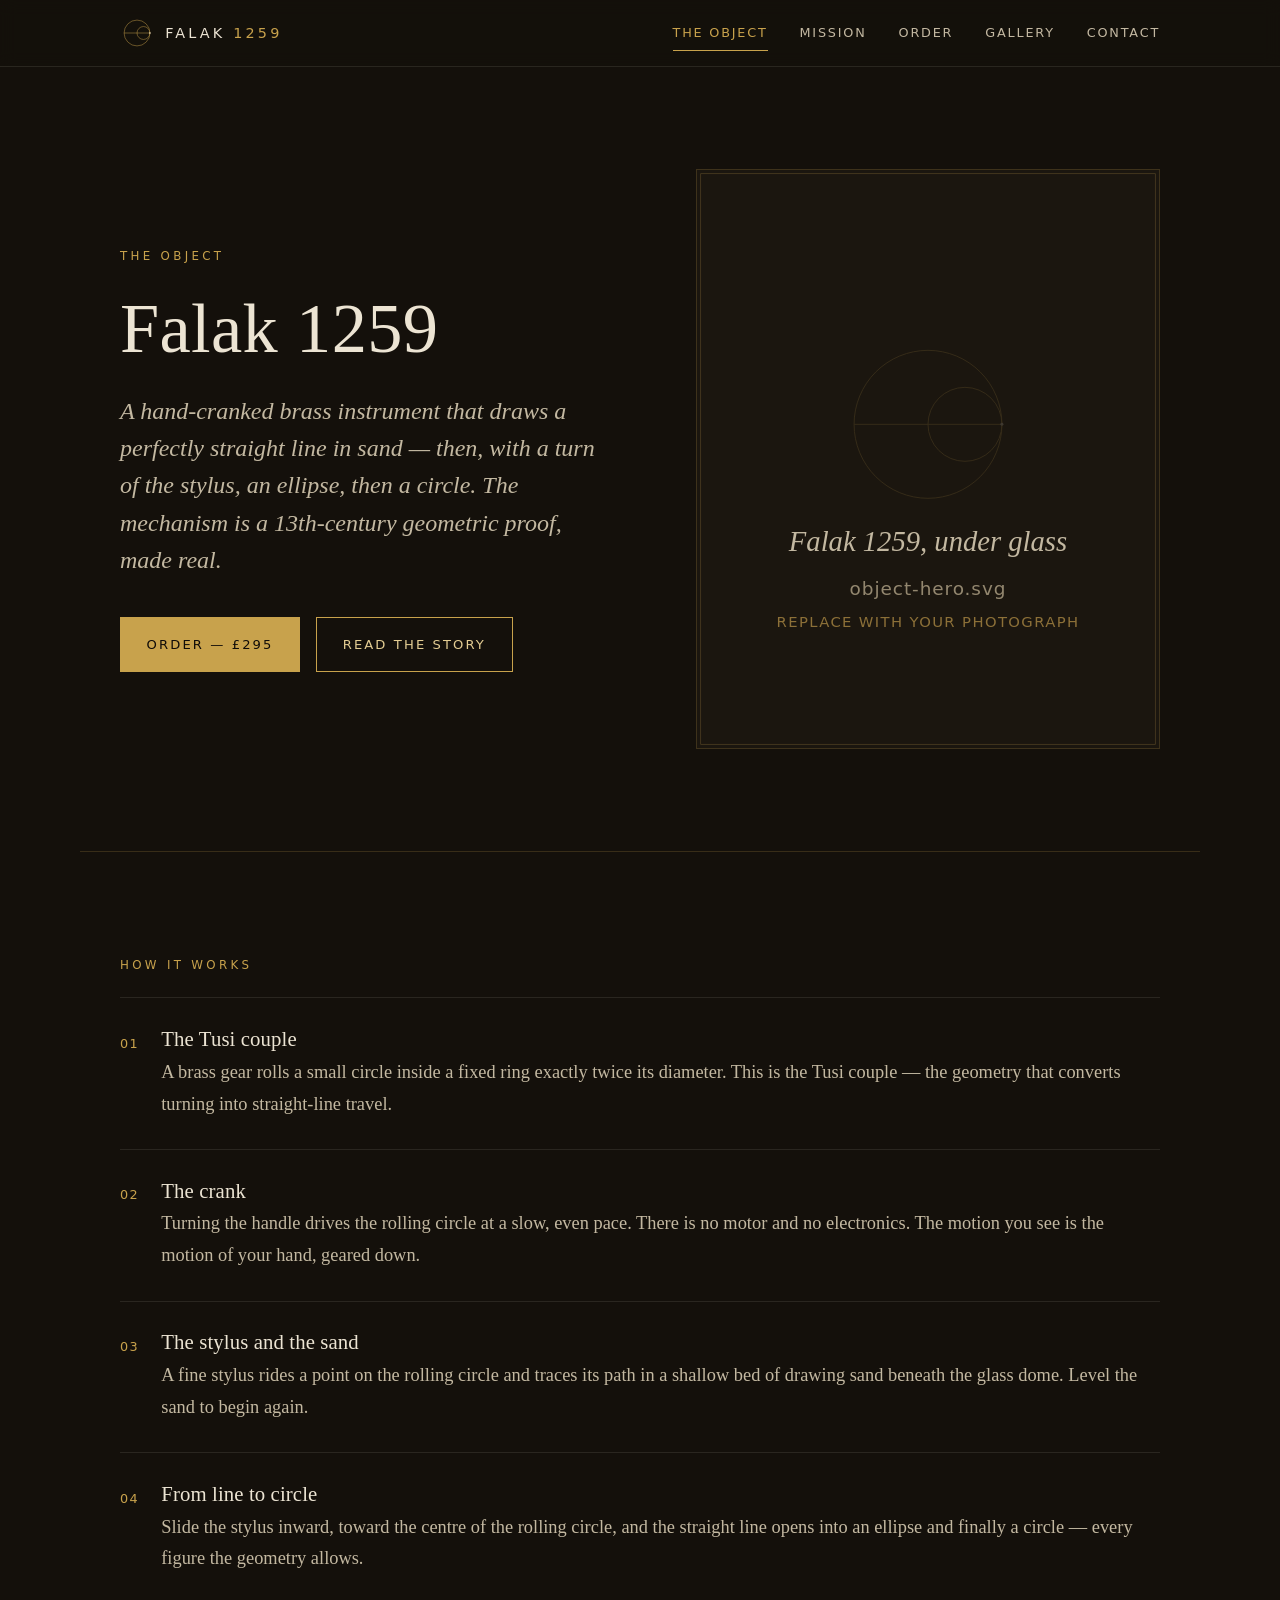
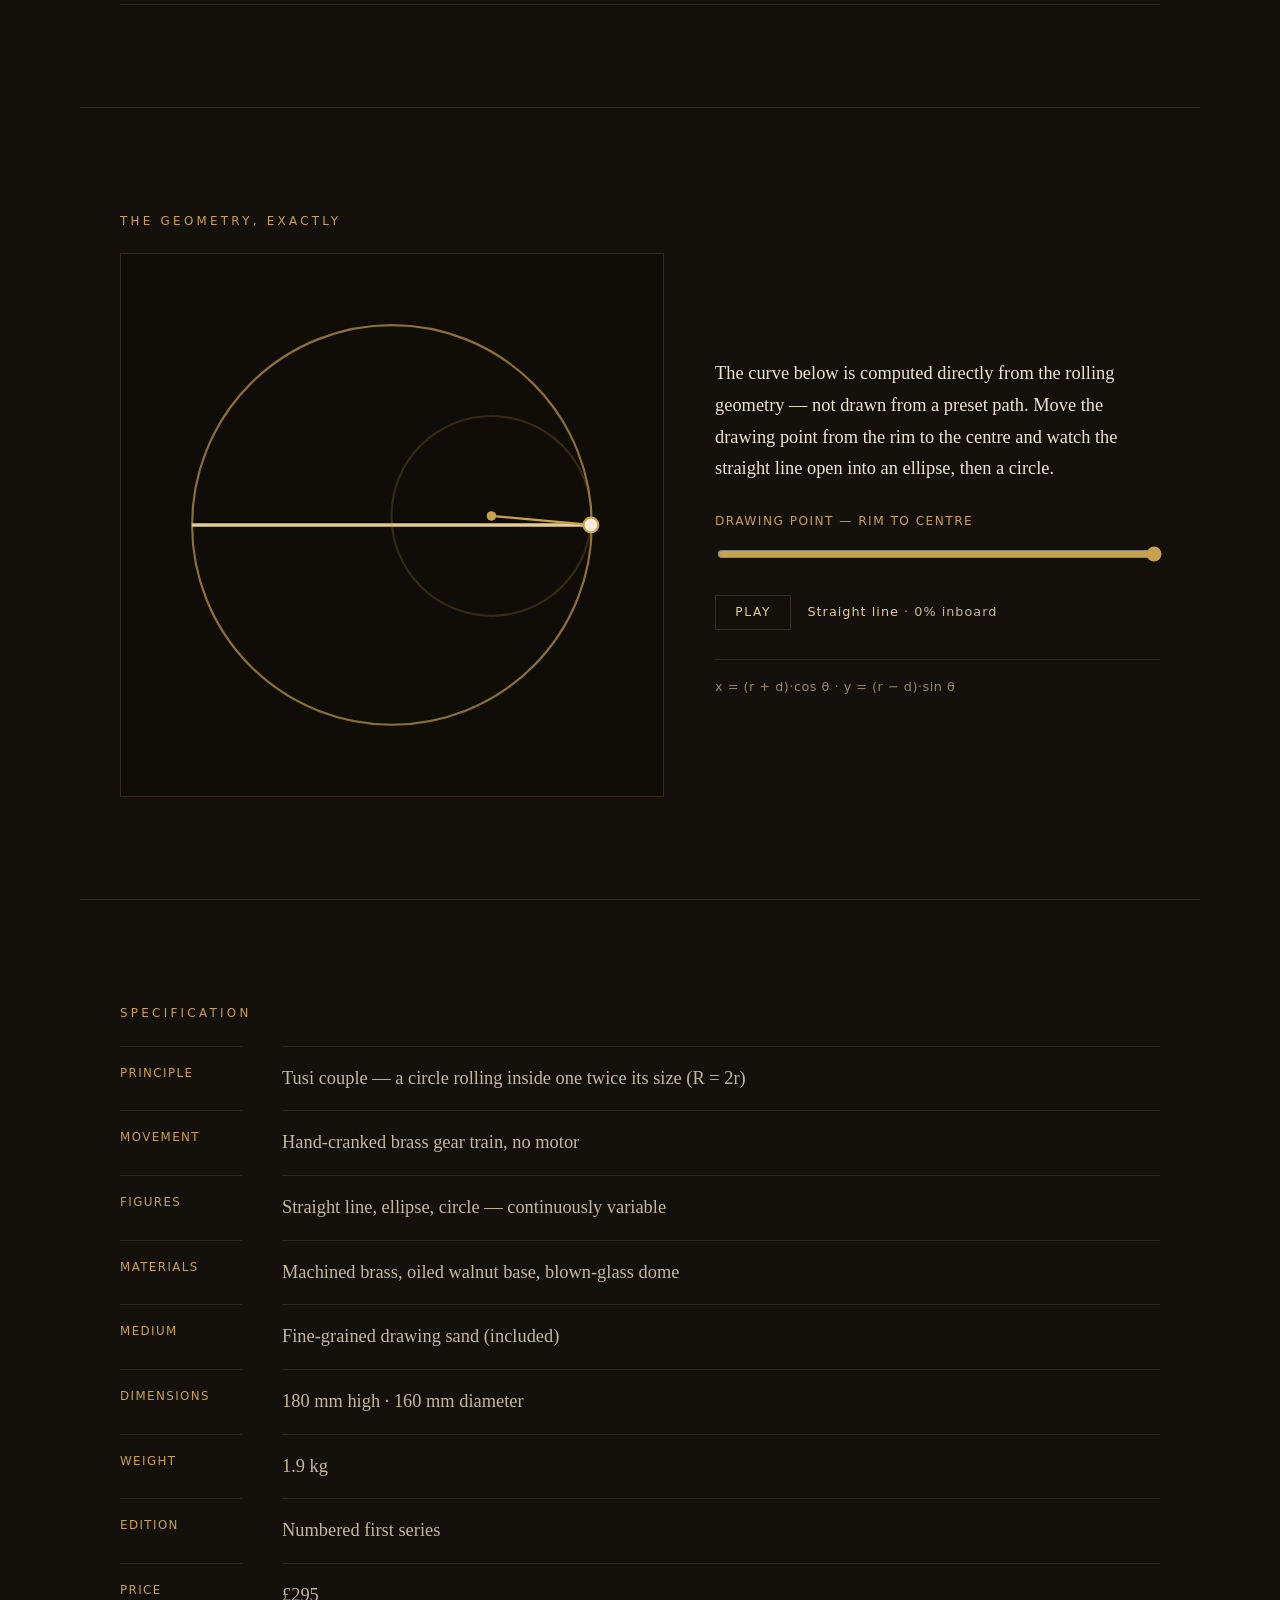
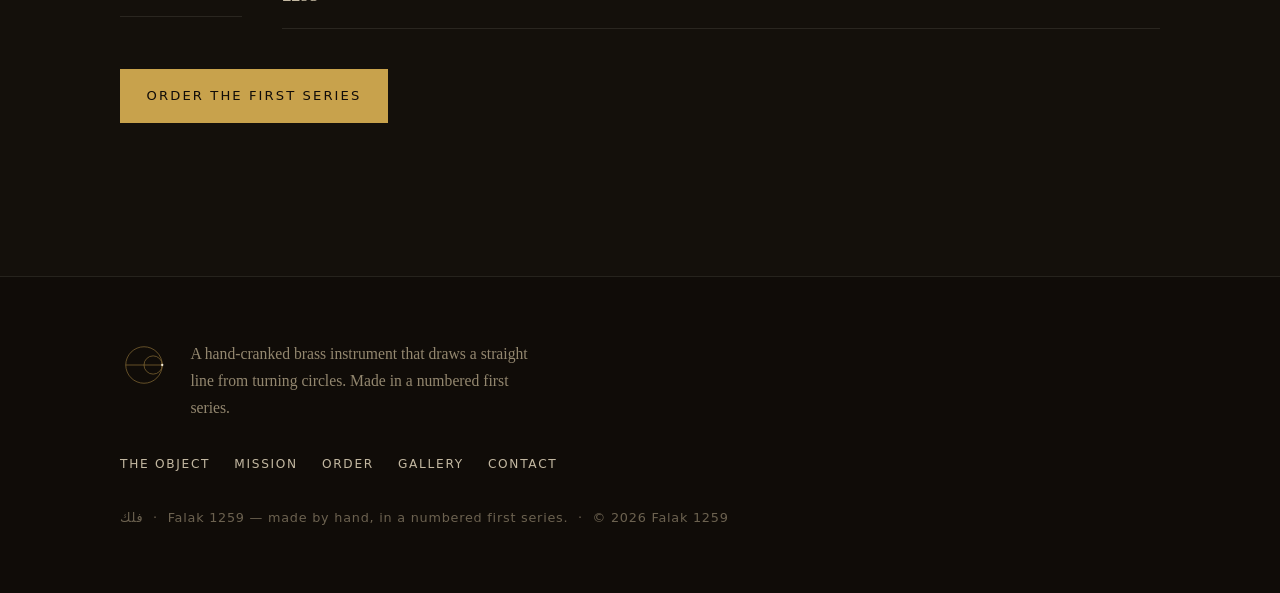
==== commit e00af4e6: "Wire hero to product photo with graceful fallback Point the home hero at assets/img/object-hero.jpg " ====
--- a/index.html
+++ b/index.html
@@ -28,8 +28,11 @@
           </div>
         </div>
         <div class="object-hero__media">
-          <img id="heroImg" src="assets/img/object-hero.svg"
-               alt="Falak 1259 — a brass drawing instrument beneath a glass dome on a walnut base." />
+          <!-- Swap-in point for the real product photo. Upload your image to
+               assets/img/object-hero.jpg; until it exists, the SVG placeholder shows. -->
+          <img id="heroImg" src="assets/img/object-hero.jpg"
+               alt="Falak 1259 — a brass drawing instrument beneath a glass dome on a walnut base, drawing a straight line in the sand."
+               onerror="this.onerror=null;this.src='assets/img/object-hero.svg';" />
         </div>
       </div>
     </section>
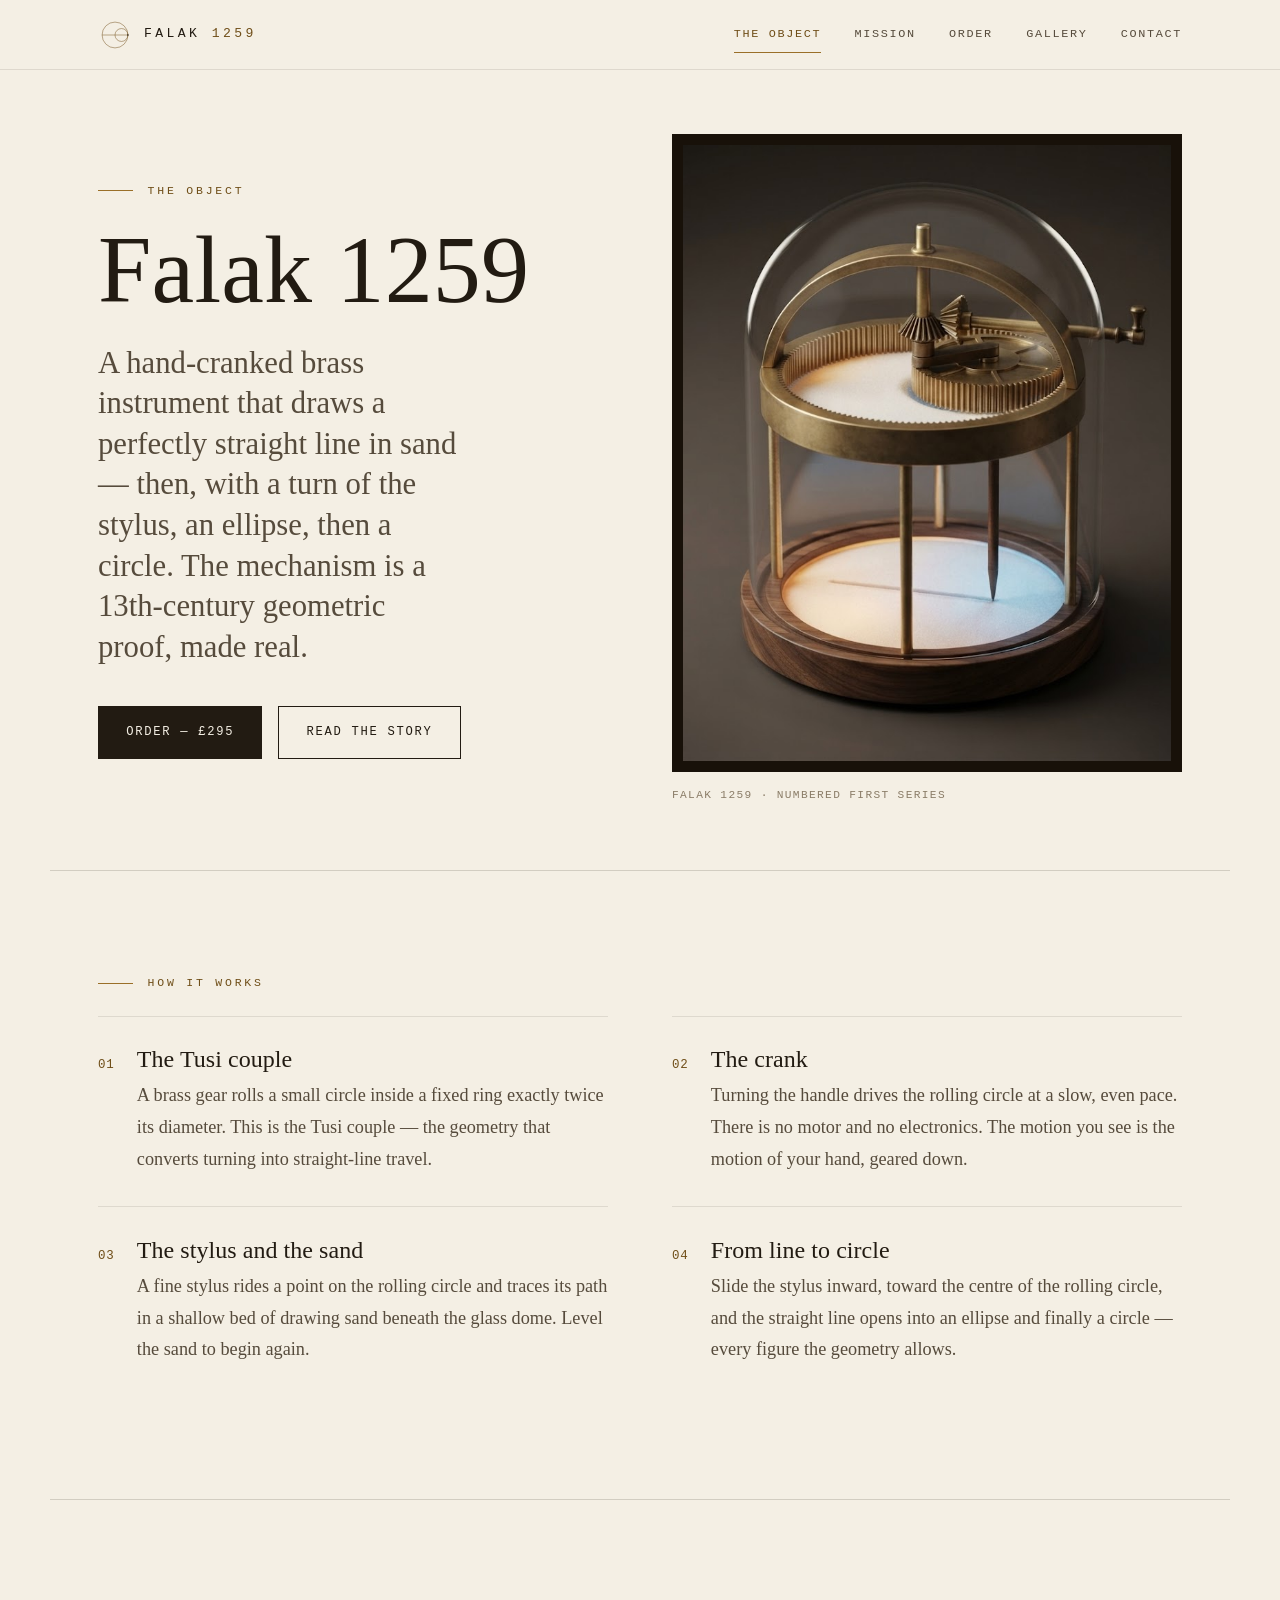
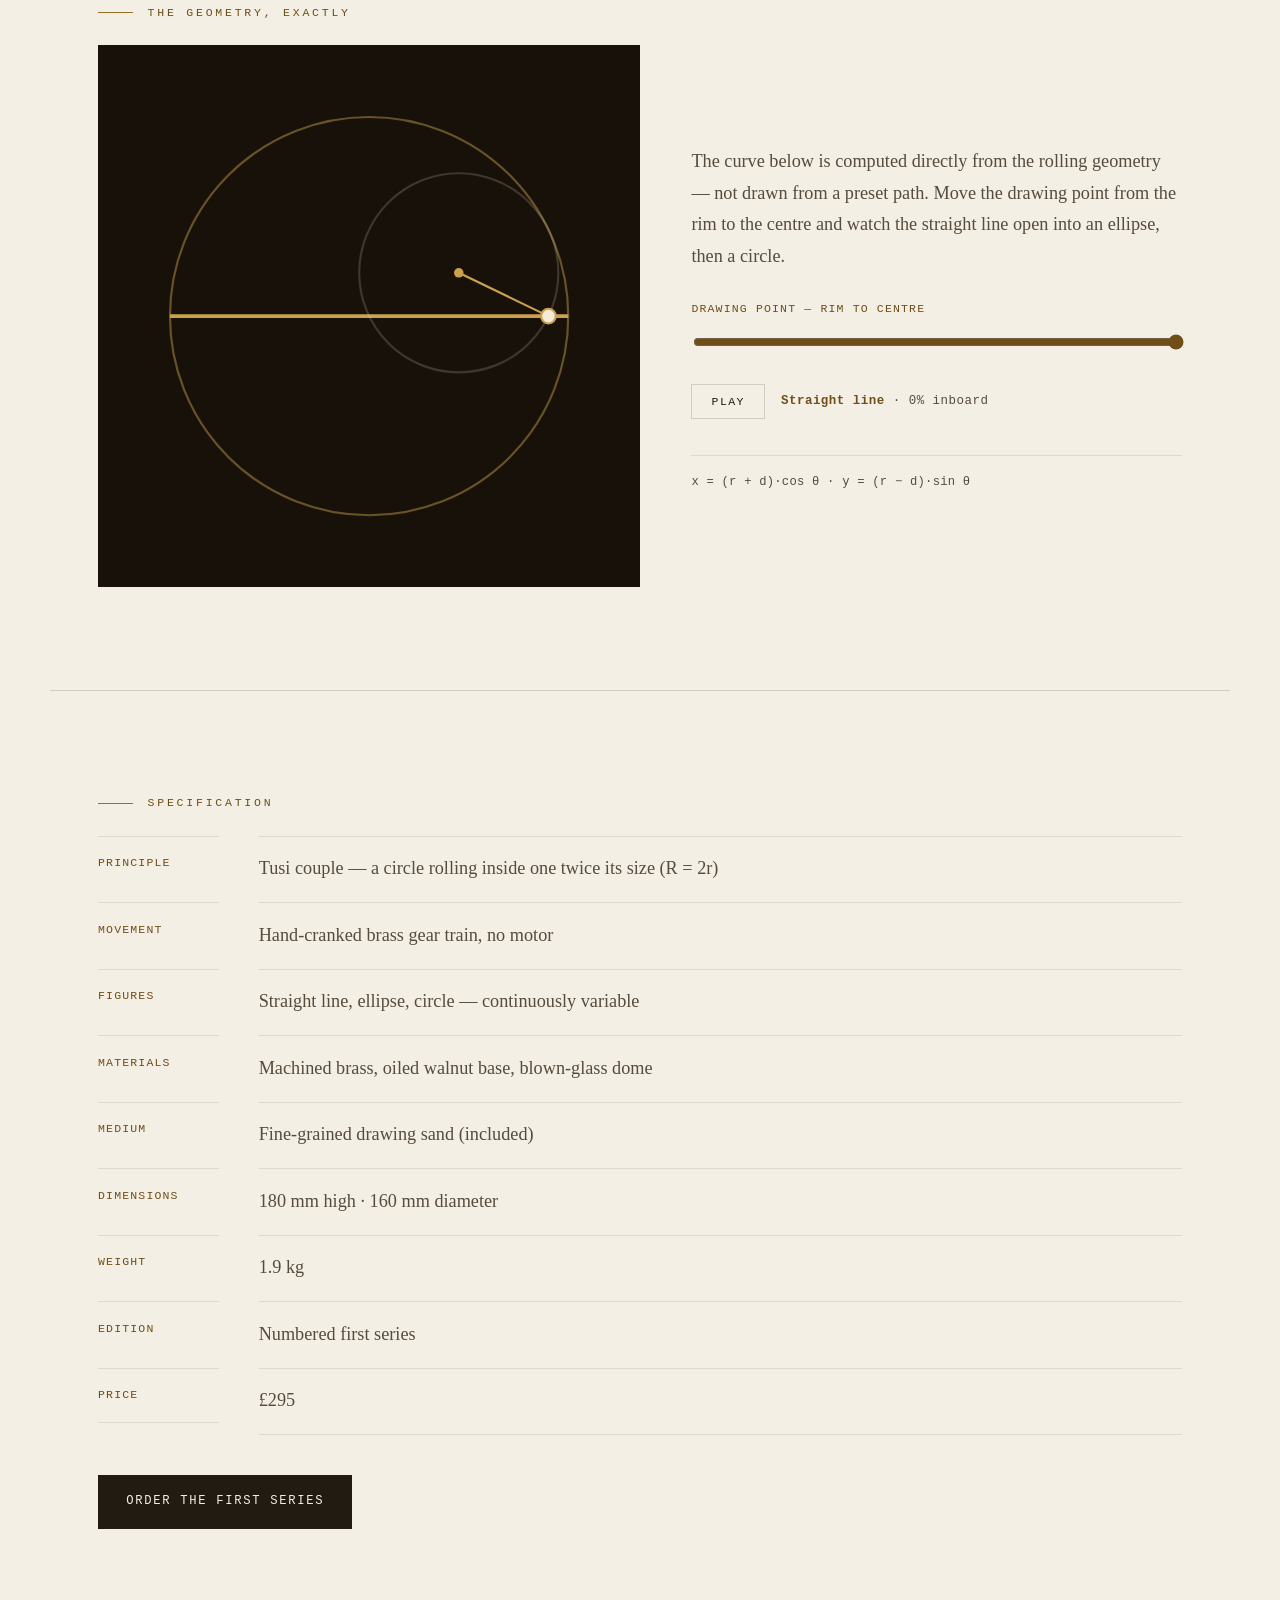
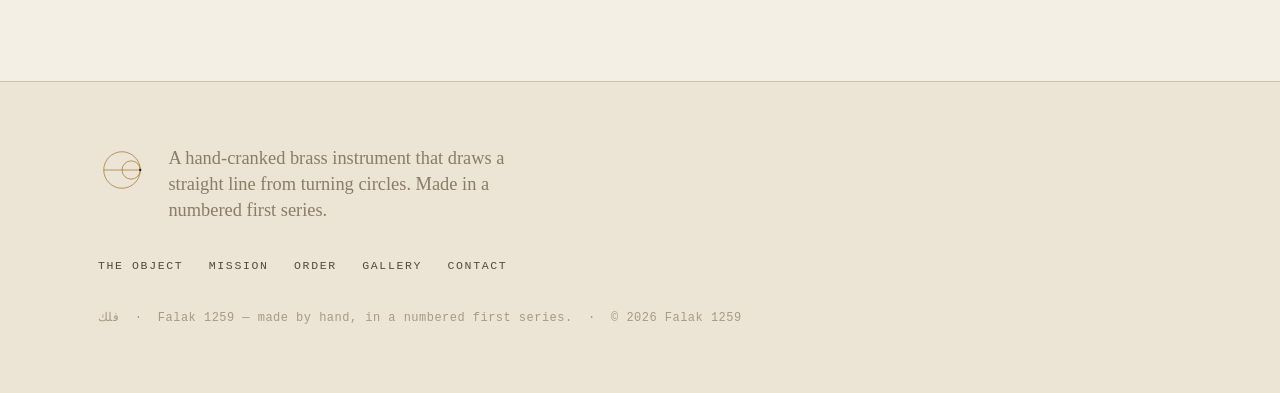
==== commit ada288bd: "Redesign: light "museum" edition A new visual design on a review branch (the dark edition stays on m" ====
--- a/index.html
+++ b/index.html
@@ -4,10 +4,10 @@
   <meta charset="UTF-8" />
   <meta name="viewport" content="width=device-width, initial-scale=1.0" />
   <meta name="description" content="Falak 1259 — a hand-cranked brass instrument that draws a perfectly straight line in sand using the Tusi couple, a 13th-century geometric proof." />
-  <meta name="theme-color" content="#14100b" />
+  <meta name="theme-color" content="#f4efe4" />
   <title>The Object · Falak 1259</title>
   <link rel="stylesheet" href="assets/css/styles.css" />
-  <link rel="icon" href="data:image/svg+xml,%3Csvg xmlns='http://www.w3.org/2000/svg' viewBox='0 0 100 100'%3E%3Cg fill='none' stroke='%23c8a24c' stroke-width='5'%3E%3Ccircle cx='50' cy='50' r='38'/%3E%3Ccircle cx='69' cy='50' r='19'/%3E%3Cline x1='12' y1='50' x2='88' y2='50'/%3E%3C/g%3E%3C/svg%3E" />
+  <link rel="icon" href="data:image/svg+xml,%3Csvg xmlns='http://www.w3.org/2000/svg' viewBox='0 0 100 100'%3E%3Cg fill='none' stroke='%239a6f28' stroke-width='5'%3E%3Ccircle cx='50' cy='50' r='38'/%3E%3Ccircle cx='69' cy='50' r='19'/%3E%3Cline x1='12' y1='50' x2='88' y2='50'/%3E%3C/g%3E%3C/svg%3E" />
 </head>
 <body>
   <a class="skip-link" href="#main">Skip to content</a>
@@ -15,25 +15,26 @@
 
   <main id="main">
 
-    <!-- Hero -->
-    <section class="section hero">
-      <div class="wrap object-hero">
-        <div class="object-hero__text">
+    <!-- Cover -->
+    <section class="cover section--tight">
+      <div class="wrap cover__grid">
+        <div class="cover__text">
           <p class="eyebrow" data-content="object.eyebrow">The Object</p>
-          <h1 data-content="object.title">Falak 1259</h1>
-          <p class="lede" data-content="object.lede"></p>
-          <div class="hero__cta">
+          <h1 class="cover__title" data-content="object.title">Falak 1259</h1>
+          <p class="lede cover__lede" data-content="object.lede"></p>
+          <div class="cover__cta">
             <a class="btn btn--solid" href="order.html" data-content="object.ctaOrder">Order — £295</a>
             <a class="btn" href="mission.html" data-content="object.ctaMission">Read the story</a>
           </div>
         </div>
-        <div class="object-hero__media">
-          <!-- Swap-in point for the real product photo. Upload your image to
-               assets/img/object-hero.jpg; until it exists, the SVG placeholder shows. -->
-          <img id="heroImg" src="assets/img/object-hero.jpg"
-               alt="Falak 1259 — a brass drawing instrument beneath a glass dome on a walnut base, drawing a straight line in the sand."
-               onerror="this.onerror=null;this.src='assets/img/object-hero.svg';" />
-        </div>
+        <figure class="cover__fig">
+          <div class="cover__media">
+            <img id="heroImg" src="assets/img/object-hero.jpg"
+                 alt="Falak 1259 — a brass drawing instrument beneath a glass dome on a walnut base, drawing a straight line in the sand."
+                 onerror="this.onerror=null;this.src='assets/img/object-hero.svg';" />
+          </div>
+          <figcaption class="cover__cap">Falak 1259 · numbered first series</figcaption>
+        </figure>
       </div>
     </section>
 
@@ -54,7 +55,7 @@
       <div class="wrap">
         <p class="eyebrow" data-content="object.animation.heading">The geometry, exactly</p>
         <div class="tusi">
-          <div class="tusi__stage" data-tusi-stage aria-hidden="false"></div>
+          <div class="tusi__stage" data-tusi-stage></div>
           <div class="tusi__panel">
             <p data-content="object.animation.caption"></p>
             <div class="tusi__controls">
--- a/assets/css/styles.css
+++ b/assets/css/styles.css
@@ -1,50 +1,55 @@
 /* ============================================================================
-   FALAK 1259 — styles
-   Horological, quiet, dark and warm. One shared stylesheet for every page.
-   Design tokens live at the top; edit those to retune the whole site.
+   FALAK 1259 — styles  ·  "Museum" edition (light)
+   A warm-paper, editorial treatment: ivory ground, espresso ink, antique brass,
+   a high-contrast display serif, monospace instrument labels. One shared sheet.
+   Design tokens live at the top.
    ============================================================================ */
 
 :root {
-  /* Warm near-black ground */
-  --bg:        #14100b;
-  --bg-raise:  #1b160f;
-  --bg-sink:   #100c08;
-
-  /* Aged brass */
-  --brass:        #c8a24c;
-  --brass-bright: #e4cd93;
-  --brass-dim:    #8c7038;
-  --brass-line:   rgba(200, 162, 76, 0.20);
-  --brass-faint:  rgba(200, 162, 76, 0.10);
+  /* Warm paper */
+  --paper:    #f4efe4;
+  --paper-2:  #ece4d4;
+  --paper-3:  #e3dac4;
 
   /* Ink */
-  --ink:       #ece4d3;
-  --ink-soft:  #c3b8a1;
-  --ink-mute:  #93876f;
-  --ink-faint: #6c6250;
-
-  --hair: rgba(236, 228, 211, 0.10);
-
-  --font-head: "Iowan Old Style", "Palatino Linotype", Palatino, "Book Antiqua", Georgia, "Times New Roman", serif;
-  --font-body: "Iowan Old Style", "Palatino Linotype", Palatino, Georgia, "Times New Roman", serif;
-  --font-label: ui-sans-serif, system-ui, -apple-system, "Segoe UI", Roboto, "Helvetica Neue", Arial, sans-serif;
-
-  --max: 1120px;
-  --measure: 66ch;
-  --pad: clamp(1.25rem, 4vw, 2.5rem);
+  --ink:      #221b12;
+  --ink-soft: #564b3c;
+  --ink-mute: #8a7c67;
+  --ink-faint:#a89a84;
+
+  /* Antique brass (darkened to read on paper) */
+  --brass:        #9a6f28;
+  --brass-deep:   #6f4e18;
+  --brass-bright: #b2863a;
+
+  /* The dark "exhibit" panel the animation sits in */
+  --exhibit:      #181109;
+  --exhibit-2:    #120c06;
+  --exhibit-ink:  #ece2d1;
+  --exhibit-brass:#caa24f;
+
+  --line: rgba(34, 27, 18, 0.16);
+  --hair: rgba(34, 27, 18, 0.10);
+
+  --font-display: "Didot", "Bodoni MT", "Hoefler Text", "Playfair Display", Garamond, "Times New Roman", serif;
+  --font-body:    Georgia, "Times New Roman", "Liberation Serif", serif;
+  --font-mono:    ui-monospace, "SF Mono", "Cascadia Code", Menlo, Consolas, "Liberation Mono", monospace;
+
+  --max: 1180px;
+  --measure: 64ch;
+  --pad: clamp(1.25rem, 4vw, 3rem);
   --ease: cubic-bezier(0.22, 1, 0.36, 1);
 }
 
-/* ---- reset-ish ------------------------------------------------------- */
 *, *::before, *::after { box-sizing: border-box; }
 html { -webkit-text-size-adjust: 100%; }
 body {
   margin: 0;
-  background: var(--bg);
+  background: var(--paper);
   color: var(--ink);
   font-family: var(--font-body);
-  font-size: clamp(1.02rem, 0.35vw + 0.98rem, 1.15rem);
-  line-height: 1.72;
+  font-size: clamp(1.02rem, 0.3vw + 1rem, 1.14rem);
+  line-height: 1.75;
   -webkit-font-smoothing: antialiased;
   text-rendering: optimizeLegibility;
 }
@@ -58,65 +63,60 @@
 /* ---- skip link ------------------------------------------------------- */
 .skip-link {
   position: absolute; left: -9999px; top: 0; z-index: 100;
-  background: var(--bg-raise); color: var(--brass-bright);
-  padding: .7rem 1.1rem; border: 1px solid var(--brass-line);
-  font-family: var(--font-label); letter-spacing: .08em; font-size: .85rem;
+  background: var(--ink); color: var(--paper);
+  padding: .7rem 1.1rem; font-family: var(--font-mono); font-size: .8rem; letter-spacing: .06em;
 }
 .skip-link:focus { left: 1rem; top: 1rem; }
 
-/* ---- typography ------------------------------------------------------ */
-h1, h2, h3 { font-family: var(--font-head); font-weight: 500; line-height: 1.12; letter-spacing: .005em; }
-.eyebrow {
-  font-family: var(--font-label);
+/* ---- type ------------------------------------------------------------ */
+h1, h2, h3 { font-family: var(--font-display); font-weight: 400; line-height: 1.08; letter-spacing: .002em; margin: 0; }
+.eyebrow, .kicker {
+  font-family: var(--font-mono);
   text-transform: uppercase;
-  letter-spacing: .28em;
-  font-size: .74rem;
-  color: var(--brass);
+  letter-spacing: .24em;
+  font-size: .72rem;
+  color: var(--brass-deep);
   margin: 0 0 1.4rem;
+  display: flex; align-items: center; gap: .9rem;
+}
+.eyebrow::before {
+  content: ""; width: 2.2rem; height: 1px; background: var(--brass); display: inline-block;
 }
 .lede {
-  font-size: clamp(1.2rem, 1vw + 1.05rem, 1.5rem);
-  line-height: 1.55;
+  font-family: var(--font-display);
+  font-size: clamp(1.5rem, 2.4vw, 2.15rem);
+  line-height: 1.32;
   color: var(--ink-soft);
-  font-style: italic;
-  max-width: 40ch;
-}
-.rule { height: 1px; background: var(--brass-line); border: 0; margin: 0; }
+  font-weight: 400;
+  max-width: 24ch;
+}
+.rule { height: 1px; background: var(--line); border: 0; margin: 0; }
 
 /* ---- layout ---------------------------------------------------------- */
 .wrap { width: 100%; max-width: var(--max); margin-inline: auto; padding-inline: var(--pad); }
-.section { padding-block: clamp(3.5rem, 8vw, 7rem); }
+.section { padding-block: clamp(3.5rem, 8vw, 7.5rem); }
 .section--tight { padding-block: clamp(2.5rem, 5vw, 4rem); }
-main { display: block; }
-
-/* ---- buttons / links ------------------------------------------------- */
+
+/* ---- buttons --------------------------------------------------------- */
 .btn {
   display: inline-flex; align-items: center; gap: .6rem;
-  font-family: var(--font-label);
-  font-size: .82rem; letter-spacing: .16em; text-transform: uppercase;
-  padding: .95rem 1.6rem;
+  font-family: var(--font-mono);
+  font-size: .76rem; letter-spacing: .14em; text-transform: uppercase;
+  padding: .95rem 1.7rem;
   text-decoration: none;
-  border: 1px solid var(--brass);
-  color: var(--brass-bright);
+  border: 1px solid var(--ink);
+  color: var(--ink);
   background: transparent;
-  transition: background .4s var(--ease), color .4s var(--ease), border-color .4s var(--ease);
+  transition: background .35s var(--ease), color .35s var(--ease), border-color .35s var(--ease);
   cursor: pointer;
 }
-.btn:hover { background: var(--brass); color: var(--bg-sink); }
-.btn--solid { background: var(--brass); color: var(--bg-sink); }
-.btn--solid:hover { background: var(--brass-bright); border-color: var(--brass-bright); }
-.link-quiet {
-  font-family: var(--font-label); font-size: .82rem; letter-spacing: .14em;
-  text-transform: uppercase; color: var(--ink-soft); text-decoration: none;
-  border-bottom: 1px solid var(--brass-line); padding-bottom: 2px;
-  transition: color .3s var(--ease), border-color .3s var(--ease);
-}
-.link-quiet:hover { color: var(--brass-bright); border-color: var(--brass); }
-
-/* focus visibility everywhere */
+.btn:hover { background: var(--ink); color: var(--paper); }
+.btn--solid { background: var(--ink); color: var(--paper); }
+.btn--solid:hover { background: var(--brass-deep); border-color: var(--brass-deep); color: var(--paper); }
+
 a:focus-visible, button:focus-visible, input:focus-visible,
 select:focus-visible, textarea:focus-visible, [tabindex]:focus-visible {
-  outline: 2px solid var(--brass); outline-offset: 3px;
+  outline: 2px solid var(--brass-deep); outline-offset: 3px;
 }
 
 /* ============================================================
@@ -124,39 +124,34 @@
    ============================================================ */
 .site-header {
   position: sticky; top: 0; z-index: 40;
-  background: color-mix(in srgb, var(--bg) 88%, transparent);
+  background: color-mix(in srgb, var(--paper) 90%, transparent);
   backdrop-filter: blur(8px);
   border-bottom: 1px solid var(--hair);
 }
 .site-header__inner {
-  max-width: var(--max); margin-inline: auto; padding: 1rem var(--pad);
+  max-width: var(--max); margin-inline: auto; padding: 1.1rem var(--pad);
   display: flex; align-items: center; justify-content: space-between; gap: 1rem;
 }
-.brand { display: inline-flex; align-items: center; gap: .7rem; text-decoration: none; color: var(--ink); }
-.brand__mark { color: var(--brass); display: inline-flex; }
+.brand { display: inline-flex; align-items: center; gap: .75rem; text-decoration: none; color: var(--ink); }
+.brand__mark { color: var(--brass-deep); display: inline-flex; }
 .brand .mark { display: block; }
-.brand__word { font-family: var(--font-label); letter-spacing: .22em; font-size: .9rem; }
-.brand__num { color: var(--brass); }
-
-.site-nav { display: flex; align-items: center; gap: clamp(1rem, 2.5vw, 2.2rem); }
+.brand__word { font-family: var(--font-mono); letter-spacing: .26em; font-size: .82rem; text-transform: uppercase; }
+.brand__num { color: var(--brass-deep); }
+
+.site-nav { display: flex; align-items: center; gap: clamp(1rem, 2.6vw, 2.4rem); }
 .site-nav a {
-  font-family: var(--font-label);
-  font-size: .8rem; letter-spacing: .14em; text-transform: uppercase;
-  color: var(--ink-soft); text-decoration: none;
-  padding: .3rem 0; position: relative;
+  font-family: var(--font-mono);
+  font-size: .74rem; letter-spacing: .14em; text-transform: uppercase;
+  color: var(--ink-soft); text-decoration: none; padding: .3rem 0; position: relative;
   transition: color .3s var(--ease);
 }
-.site-nav a:hover { color: var(--brass-bright); }
-.site-nav a[aria-current="page"] { color: var(--brass); }
+.site-nav a:hover { color: var(--ink); }
+.site-nav a[aria-current="page"] { color: var(--brass-deep); }
 .site-nav a[aria-current="page"]::after {
-  content: ""; position: absolute; left: 0; right: 0; bottom: -2px;
-  height: 1px; background: var(--brass);
-}
-
-.nav-toggle {
-  display: none; flex-direction: column; gap: 5px;
-  background: none; border: 0; cursor: pointer; padding: 8px;
-}
+  content: ""; position: absolute; left: 0; right: 0; bottom: -3px; height: 1px; background: var(--brass);
+}
+
+.nav-toggle { display: none; flex-direction: column; gap: 5px; background: none; border: 0; cursor: pointer; padding: 8px; }
 .nav-toggle span { width: 24px; height: 1px; background: var(--ink); transition: transform .3s var(--ease), opacity .3s; }
 .site-header.is-open .nav-toggle span:nth-child(1) { transform: translateY(6px) rotate(45deg); }
 .site-header.is-open .nav-toggle span:nth-child(2) { opacity: 0; }
@@ -165,68 +160,69 @@
 @media (max-width: 720px) {
   .nav-toggle { display: flex; }
   .site-nav {
-    position: fixed; inset: 61px 0 auto 0;
-    flex-direction: column; align-items: flex-start; gap: 0;
-    background: var(--bg-raise); border-bottom: 1px solid var(--hair);
-    padding: .5rem var(--pad) 1.5rem;
-    transform: translateY(-130%);
-    transition: transform .38s var(--ease);
+    position: fixed; inset: 62px 0 auto 0; flex-direction: column; align-items: flex-start; gap: 0;
+    background: var(--paper-2); border-bottom: 1px solid var(--line);
+    padding: .5rem var(--pad) 1.5rem; transform: translateY(-130%); transition: transform .38s var(--ease);
   }
   .site-header.is-open .site-nav { transform: translateY(0); }
-  .site-nav a { padding: .9rem 0; width: 100%; border-bottom: 1px solid var(--hair); font-size: .9rem; }
+  .site-nav a { padding: .95rem 0; width: 100%; border-bottom: 1px solid var(--hair); font-size: .85rem; }
 }
 
 /* ============================================================
    FOOTER
    ============================================================ */
-.site-footer { border-top: 1px solid var(--hair); background: var(--bg-sink); margin-top: 2rem; }
-.site-footer__inner {
-  max-width: var(--max); margin-inline: auto; padding: clamp(2.5rem, 5vw, 4rem) var(--pad);
-  display: grid; gap: 2rem;
-}
-.site-footer__brand { display: flex; gap: 1.4rem; align-items: flex-start; max-width: 46ch; }
-.footer-mark { color: var(--brass-dim); flex: 0 0 auto; }
-.site-footer__blurb { margin: 0; color: var(--ink-mute); font-size: .98rem; }
-.site-footer__nav { display: flex; flex-wrap: wrap; gap: 1.5rem; }
-.site-footer__nav a {
-  font-family: var(--font-label); font-size: .76rem; letter-spacing: .14em; text-transform: uppercase;
-  color: var(--ink-soft); text-decoration: none; transition: color .3s var(--ease);
-}
-.site-footer__nav a:hover { color: var(--brass-bright); }
-.site-footer__small { margin: 0; color: var(--ink-faint); font-size: .8rem; font-family: var(--font-label); letter-spacing: .06em; }
-
-/* ============================================================
-   HERO (shared)
-   ============================================================ */
-.hero { padding-block: clamp(3rem, 8vw, 6.5rem); }
-.hero__eyebrow { composes: eyebrow; }
-.hero h1 { font-size: clamp(2.4rem, 6vw, 4.4rem); margin: 0 0 1.6rem; max-width: 16ch; }
-.hero__lede { margin-top: 1.4rem; }
-.hero__cta { display: flex; flex-wrap: wrap; gap: 1rem; margin-top: 2.4rem; }
-
-/* ============================================================
-   THE OBJECT (index)
-   ============================================================ */
-.object-hero { display: grid; grid-template-columns: 1.05fr .95fr; gap: clamp(2rem, 5vw, 4rem); align-items: center; }
-.object-hero__media {
-  border: 1px solid var(--brass-line); background: var(--bg-raise);
-  aspect-ratio: 4 / 5; overflow: hidden;
-}
-.object-hero__media img { width: 100%; height: 100%; object-fit: cover; }
-@media (max-width: 820px) { .object-hero { grid-template-columns: 1fr; } .object-hero__media { aspect-ratio: 4 / 3; order: -1; } }
-
-/* steps */
-.steps { list-style: none; margin: 0; padding: 0; display: grid; gap: 0; }
-.step { display: grid; grid-template-columns: auto 1fr; gap: 1.4rem; padding: 1.8rem 0; border-top: 1px solid var(--hair); }
-.step:last-child { border-bottom: 1px solid var(--hair); }
-.step__num { font-family: var(--font-label); font-size: .8rem; letter-spacing: .1em; color: var(--brass); padding-top: .35rem; }
-.step__title { margin: 0 0 .4rem; font-size: 1.3rem; }
+.site-footer { border-top: 1px solid var(--line); background: var(--paper-2); margin-top: 2rem; }
+.site-footer__inner { max-width: var(--max); margin-inline: auto; padding: clamp(2.5rem,5vw,4rem) var(--pad); display: grid; gap: 2rem; }
+.site-footer__brand { display: flex; gap: 1.4rem; align-items: flex-start; max-width: 48ch; }
+.footer-mark { color: var(--brass); flex: 0 0 auto; }
+.site-footer__blurb { margin: 0; color: var(--ink-mute); font-family: var(--font-display); font-size: 1.15rem; line-height: 1.4; }
+.site-footer__nav { display: flex; flex-wrap: wrap; gap: 1.6rem; }
+.site-footer__nav a { font-family: var(--font-mono); font-size: .72rem; letter-spacing: .14em; text-transform: uppercase; color: var(--ink-soft); text-decoration: none; transition: color .3s var(--ease); }
+.site-footer__nav a:hover { color: var(--brass-deep); }
+.site-footer__small { margin: 0; color: var(--ink-faint); font-size: .75rem; font-family: var(--font-mono); letter-spacing: .04em; }
+
+/* ============================================================
+   HERO / PAGE HEADS
+   ============================================================ */
+.page-head { padding-top: clamp(2.5rem, 6vw, 5rem); }
+.page-head h1 { font-size: clamp(2.6rem, 7vw, 5rem); max-width: 14ch; margin-bottom: 1.4rem; }
+.page-head .lede { margin-top: 1.6rem; }
+
+/* The Object hero — photography led */
+.cover { padding-top: clamp(2rem, 5vw, 4rem); }
+.cover__grid { display: grid; grid-template-columns: 1fr 1fr; gap: clamp(2rem, 5vw, 4.5rem); align-items: center; }
+.cover__title { font-size: clamp(3rem, 8vw, 6rem); line-height: .98; margin: 0 0 1.6rem; }
+.cover__lede { margin: 0 0 2.4rem; }
+.cover__cta { display: flex; flex-wrap: wrap; gap: 1rem; }
+.cover__fig { margin: 0; }
+.cover__media {
+  border: 1px solid var(--line); background: var(--exhibit);
+  padding: 10px; aspect-ratio: 4 / 5; overflow: hidden;
+}
+.cover__media img { width: 100%; height: 100%; object-fit: cover; }
+.cover__cap { font-family: var(--font-mono); font-size: .7rem; letter-spacing: .12em; text-transform: uppercase; color: var(--ink-mute); margin: .9rem 0 0; }
+@media (max-width: 860px) {
+  .cover__grid { grid-template-columns: 1fr; }
+  .cover__fig { order: -1; }
+  .cover__media { aspect-ratio: 4 / 3; }
+}
+
+/* ============================================================
+   STEPS (How it works)
+   ============================================================ */
+.steps { list-style: none; margin: 0; padding: 0; display: grid; grid-template-columns: 1fr 1fr; gap: 0 clamp(2rem,5vw,4rem); }
+@media (max-width: 720px) { .steps { grid-template-columns: 1fr; } }
+.step { display: grid; grid-template-columns: auto 1fr; gap: 1.4rem; padding: 1.9rem 0; border-top: 1px solid var(--hair); }
+.step__num { font-family: var(--font-mono); font-size: .78rem; letter-spacing: .06em; color: var(--brass-deep); padding-top: .5rem; }
+.step__title { margin: 0 0 .45rem; font-size: 1.5rem; }
 .step__body p { margin: 0; color: var(--ink-soft); }
 
-/* spec table */
-.spec { display: grid; grid-template-columns: max-content 1fr; gap: 0; margin: 0; }
-.spec__label { font-family: var(--font-label); text-transform: uppercase; letter-spacing: .12em; font-size: .74rem; color: var(--brass); padding: 1rem 2rem 1rem 0; border-top: 1px solid var(--hair); align-self: start; }
-.spec__value { padding: 1rem 0; border-top: 1px solid var(--hair); color: var(--ink-soft); }
+/* ============================================================
+   SPEC
+   ============================================================ */
+.spec { display: grid; grid-template-columns: max-content 1fr; margin: 0; }
+.spec__label { font-family: var(--font-mono); text-transform: uppercase; letter-spacing: .1em; font-size: .72rem; color: var(--brass-deep); padding: 1.05rem 2.5rem 1.05rem 0; border-top: 1px solid var(--hair); align-self: start; }
+.spec__value { padding: 1.05rem 0; border-top: 1px solid var(--hair); color: var(--ink-soft); }
 .spec dt:last-of-type, .spec dd:last-of-type { border-bottom: 1px solid var(--hair); }
 @media (max-width: 560px) {
   .spec { grid-template-columns: 1fr; }
@@ -236,131 +232,102 @@
 }
 
 /* ============================================================
-   TUSI ANIMATION
-   ============================================================ */
-.tusi { display: grid; grid-template-columns: 1.1fr .9fr; gap: clamp(1.5rem, 4vw, 3.5rem); align-items: center; }
-@media (max-width: 820px) { .tusi { grid-template-columns: 1fr; } }
-.tusi__stage {
-  border: 1px solid var(--brass-line); background: var(--bg-sink);
-  padding: clamp(1rem, 3vw, 2rem);
-}
+   TUSI ANIMATION — shown as a dark "exhibit"
+   ============================================================ */
+.tusi { display: grid; grid-template-columns: 1.05fr .95fr; gap: clamp(1.5rem,4vw,3.5rem); align-items: center; }
+@media (max-width: 860px) { .tusi { grid-template-columns: 1fr; } }
+.tusi__stage { background: var(--exhibit); padding: clamp(1rem,3vw,2rem); border: 1px solid var(--line); }
 .tusi__svg { width: 100%; height: auto; display: block; }
-
-.tusi-outer  { fill: none; stroke: var(--brass-dim); stroke-width: 1; }
-.tusi-locus  { fill: none; stroke: var(--brass-bright); stroke-width: 1.6; }
-.tusi-inner  { fill: none; stroke: var(--brass-line); stroke-width: 1; }
-.tusi-arm    { stroke: var(--brass); stroke-width: 1; }
-.tusi-hub    { fill: var(--brass); }
-.tusi-point  { fill: #f4ecd8; stroke: var(--brass); stroke-width: 1; }
-
-.tusi__panel { }
-.tusi__controls { margin-top: 1.6rem; display: grid; gap: 1rem; }
+.tusi-outer  { fill: none; stroke: rgba(202,162,79,0.45); stroke-width: 1; }
+.tusi-locus  { fill: none; stroke: var(--exhibit-brass); stroke-width: 1.7; }
+.tusi-inner  { fill: none; stroke: rgba(236,226,209,0.18); stroke-width: 1; }
+.tusi-arm    { stroke: var(--exhibit-brass); stroke-width: 1; }
+.tusi-hub    { fill: var(--exhibit-brass); }
+.tusi-point  { fill: #f4ecd8; stroke: var(--exhibit-brass); stroke-width: 1; }
+
+.tusi__panel p { color: var(--ink-soft); }
+.tusi__controls { margin-top: 1.6rem; display: grid; gap: 1.1rem; }
 .tusi__row { display: flex; align-items: center; gap: 1rem; flex-wrap: wrap; }
-.tusi__slider-label { font-family: var(--font-label); font-size: .76rem; letter-spacing: .12em; text-transform: uppercase; color: var(--brass); display: block; margin-bottom: .6rem; }
-input[type="range"].tusi-range { width: 100%; accent-color: var(--brass); background: transparent; }
-.tusi__readout { font-family: var(--font-label); font-size: .8rem; letter-spacing: .08em; color: var(--ink-soft); }
-.tusi__readout b { color: var(--brass-bright); font-weight: 500; }
-.tusi__equation { font-family: var(--font-label); font-size: .8rem; letter-spacing: .04em; color: var(--ink-mute); border-top: 1px solid var(--hair); padding-top: 1rem; margin-top: .4rem; }
-.tusi__play {
-  font-family: var(--font-label); font-size: .76rem; letter-spacing: .14em; text-transform: uppercase;
-  background: transparent; color: var(--brass-bright); border: 1px solid var(--brass-line);
-  padding: .6rem 1.2rem; cursor: pointer; transition: border-color .3s var(--ease), color .3s var(--ease);
-}
-.tusi__play:hover { border-color: var(--brass); }
+.tusi__slider-label { font-family: var(--font-mono); font-size: .72rem; letter-spacing: .1em; text-transform: uppercase; color: var(--brass-deep); display: block; margin-bottom: .6rem; }
+input[type="range"].tusi-range { width: 100%; accent-color: var(--brass-deep); background: transparent; }
+.tusi__readout { font-family: var(--font-mono); font-size: .78rem; letter-spacing: .04em; color: var(--ink-soft); }
+.tusi__readout b { color: var(--brass-deep); font-weight: 700; }
+.tusi__equation { font-family: var(--font-mono); font-size: .76rem; letter-spacing: .02em; color: var(--ink-mute); border-top: 1px solid var(--hair); padding-top: 1rem; }
+.tusi__play { font-family: var(--font-mono); font-size: .72rem; letter-spacing: .12em; text-transform: uppercase; background: transparent; color: var(--ink); border: 1px solid var(--line); padding: .6rem 1.2rem; cursor: pointer; transition: border-color .3s var(--ease), background .3s var(--ease), color .3s var(--ease); }
+.tusi__play:hover { background: var(--ink); color: var(--paper); border-color: var(--ink); }
 
 /* ============================================================
    PROSE (Mission)
    ============================================================ */
 .prose { max-width: var(--measure); margin-inline: auto; }
 .prose__p { margin: 0 0 1.5rem; color: var(--ink-soft); }
-.prose__p:first-of-type::first-letter,
-.prose .dropcap::first-letter {
-  font-family: var(--font-head); font-size: 3.4em; line-height: .8;
-  float: left; margin: .06em .12em 0 0; color: var(--brass);
-}
-.prose__h2 { font-size: clamp(1.5rem, 2.5vw, 2rem); margin: 3rem 0 1.2rem; color: var(--ink); }
+.prose__p:first-of-type::first-letter {
+  font-family: var(--font-display); font-size: 3.6em; line-height: .78; float: left; margin: .05em .12em 0 0; color: var(--brass-deep);
+}
+.prose__h2 { font-size: clamp(1.7rem, 3vw, 2.4rem); margin: 3.2rem 0 1.2rem; color: var(--ink); }
 .pull {
-  margin: 2.6rem 0; padding: 0 0 0 1.6rem;
-  border-left: 2px solid var(--brass);
-  font-family: var(--font-head); font-size: clamp(1.35rem, 2.5vw, 1.9rem);
-  line-height: 1.35; color: var(--brass-bright); font-style: italic;
+  margin: 2.8rem 0; padding: 0 0 0 1.8rem; border-left: 2px solid var(--brass);
+  font-family: var(--font-display); font-size: clamp(1.6rem, 3vw, 2.3rem); line-height: 1.28; color: var(--ink); font-style: normal;
 }
 
 /* ============================================================
    ORDER
    ============================================================ */
-.order-grid { display: grid; grid-template-columns: 1fr 1fr; gap: clamp(2rem, 5vw, 4rem); align-items: start; }
-@media (max-width: 820px) { .order-grid { grid-template-columns: 1fr; } }
-.price { font-family: var(--font-head); font-size: clamp(3rem, 8vw, 5rem); color: var(--brass-bright); line-height: 1; margin: 0 0 1rem; }
+.order-grid { display: grid; grid-template-columns: 1fr 1fr; gap: clamp(2rem,5vw,4.5rem); align-items: start; }
+@media (max-width: 860px) { .order-grid { grid-template-columns: 1fr; } }
+.price { font-family: var(--font-display); font-size: clamp(3.2rem, 9vw, 5.5rem); color: var(--ink); line-height: 1; margin: 0 0 1rem; }
 .included { list-style: none; margin: 1.5rem 0 0; padding: 0; }
-.included li { padding: .8rem 0 .8rem 1.6rem; border-top: 1px solid var(--hair); color: var(--ink-soft); position: relative; }
+.included li { padding: .85rem 0 .85rem 1.8rem; border-top: 1px solid var(--hair); color: var(--ink-soft); position: relative; }
 .included li:last-child { border-bottom: 1px solid var(--hair); }
-.included li::before { content: "—"; position: absolute; left: 0; color: var(--brass); }
-.subhead { font-family: var(--font-label); text-transform: uppercase; letter-spacing: .18em; font-size: .78rem; color: var(--brass); margin: 0 0 1rem; }
+.included li::before { content: "—"; position: absolute; left: 0; color: var(--brass-deep); }
+.subhead { font-family: var(--font-mono); text-transform: uppercase; letter-spacing: .16em; font-size: .74rem; color: var(--brass-deep); margin: 0 0 1rem; }
 
 /* ============================================================
    FORMS
    ============================================================ */
 .form { display: grid; gap: 1.4rem; }
 .field { display: grid; gap: .5rem; }
-.field label {
-  font-family: var(--font-label); font-size: .76rem; letter-spacing: .12em;
-  text-transform: uppercase; color: var(--ink-soft);
-}
+.field label { font-family: var(--font-mono); font-size: .72rem; letter-spacing: .1em; text-transform: uppercase; color: var(--ink-soft); }
 .field input, .field select, .field textarea {
   font-family: var(--font-body); font-size: 1rem; color: var(--ink);
-  background: var(--bg-sink); border: 1px solid var(--brass-line);
-  padding: .85rem 1rem; width: 100%;
+  background: var(--paper); border: 1px solid var(--line); padding: .85rem 1rem; width: 100%;
   transition: border-color .3s var(--ease);
 }
 .field textarea { min-height: 120px; resize: vertical; }
-.field input:focus, .field select:focus, .field textarea:focus { border-color: var(--brass); outline: none; }
-.field select { appearance: none; background-image: none; cursor: pointer; }
-.form__note { color: var(--ink-mute); font-size: .9rem; margin: 0; }
-.form-status { font-family: var(--font-label); font-size: .85rem; letter-spacing: .04em; min-height: 1.3em; margin: 0; }
-.form-status--success { color: var(--brass-bright); }
+.field input:focus, .field select:focus, .field textarea:focus { border-color: var(--brass-deep); outline: none; }
+.field select { appearance: none; cursor: pointer; }
+.form__note { color: var(--ink-mute); font-size: .92rem; margin: 0; }
+.form-status { font-family: var(--font-mono); font-size: .82rem; letter-spacing: .02em; min-height: 1.3em; margin: 0; }
+.form-status--success { color: var(--brass-deep); }
 .form-status--notice  { color: var(--ink-soft); }
-.form-status--error   { color: #d98a6a; }
+.form-status--error   { color: #a8431f; }
 .form__actions { display: flex; align-items: center; gap: 1.4rem; flex-wrap: wrap; }
 
 /* ============================================================
    GALLERY
    ============================================================ */
-.grid-shots { display: grid; grid-template-columns: repeat(3, 1fr); gap: 1px; background: var(--hair); border: 1px solid var(--hair); }
-@media (max-width: 820px) { .grid-shots { grid-template-columns: repeat(2, 1fr); } }
+.grid-shots { display: grid; grid-template-columns: repeat(3,1fr); gap: 1px; background: var(--line); border: 1px solid var(--line); }
+@media (max-width: 860px) { .grid-shots { grid-template-columns: repeat(2,1fr); } }
 @media (max-width: 500px) { .grid-shots { grid-template-columns: 1fr; } }
-.shot { margin: 0; background: var(--bg-raise); position: relative; }
-.shot img { width: 100%; aspect-ratio: 4 / 3; object-fit: cover; }
-.shot figcaption {
-  font-family: var(--font-label); font-size: .74rem; letter-spacing: .1em; text-transform: uppercase;
-  color: var(--ink-mute); padding: .9rem 1rem;
-}
-.video, .video--placeholder {
-  width: 100%; aspect-ratio: 16 / 9; background: var(--bg-sink);
-  border: 1px solid var(--brass-line); display: block;
-}
-.video--placeholder {
-  display: grid; place-items: center; background-size: cover; background-position: center;
-  color: var(--ink-mute); text-align: center;
-}
-.video--placeholder span {
-  font-family: var(--font-label); font-size: .78rem; letter-spacing: .1em; text-transform: uppercase;
-  background: color-mix(in srgb, var(--bg-sink) 80%, transparent); padding: .8rem 1.2rem; border: 1px solid var(--brass-line);
-}
+.shot { margin: 0; background: var(--paper-2); }
+.shot img { width: 100%; aspect-ratio: 4/3; object-fit: cover; }
+.shot figcaption { font-family: var(--font-mono); font-size: .7rem; letter-spacing: .08em; text-transform: uppercase; color: var(--ink-mute); padding: .9rem 1rem; }
+.video, .video--placeholder { width: 100%; aspect-ratio: 16/9; background: var(--exhibit); border: 1px solid var(--line); display: block; }
+.video--placeholder { display: grid; place-items: center; background-size: cover; background-position: center; color: var(--exhibit-ink); text-align: center; }
+.video--placeholder span { font-family: var(--font-mono); font-size: .76rem; letter-spacing: .08em; text-transform: uppercase; background: color-mix(in srgb, var(--exhibit) 80%, transparent); padding: .8rem 1.2rem; border: 1px solid rgba(202,162,79,0.3); color: var(--exhibit-ink); }
 
 /* ============================================================
    CONTACT
    ============================================================ */
-.contact-grid { display: grid; grid-template-columns: 1fr 1fr; gap: clamp(2rem, 5vw, 4rem); align-items: start; }
-@media (max-width: 820px) { .contact-grid { grid-template-columns: 1fr; } }
-.detail-list { display: grid; gap: 1.2rem; margin: 1.5rem 0 0; }
-.detail-list dt { font-family: var(--font-label); font-size: .74rem; letter-spacing: .12em; text-transform: uppercase; color: var(--brass); margin-bottom: .2rem; }
-.detail-list dd { margin: 0; color: var(--ink-soft); }
-.detail-list a { color: var(--brass-bright); text-decoration: none; border-bottom: 1px solid var(--brass-line); }
+.contact-grid { display: grid; grid-template-columns: 1fr 1fr; gap: clamp(2rem,5vw,4.5rem); align-items: start; }
+@media (max-width: 860px) { .contact-grid { grid-template-columns: 1fr; } }
+.detail-list { display: grid; gap: 1.3rem; margin: 1.5rem 0 0; }
+.detail-list dt { font-family: var(--font-mono); font-size: .72rem; letter-spacing: .1em; text-transform: uppercase; color: var(--brass-deep); margin-bottom: .25rem; }
+.detail-list dd { margin: 0; color: var(--ink-soft); font-family: var(--font-display); font-size: 1.25rem; }
+.detail-list a { color: var(--ink); text-decoration: none; border-bottom: 1px solid var(--brass); }
 
 /* ---- utility --------------------------------------------------------- */
 .sr-only { position: absolute; width: 1px; height: 1px; padding: 0; margin: -1px; overflow: hidden; clip: rect(0 0 0 0); white-space: nowrap; border: 0; }
-.stack > * + * { margin-top: 1.2rem; }
 .measure { max-width: var(--measure); }
 .center { text-align: center; }
 .muted { color: var(--ink-mute); }
